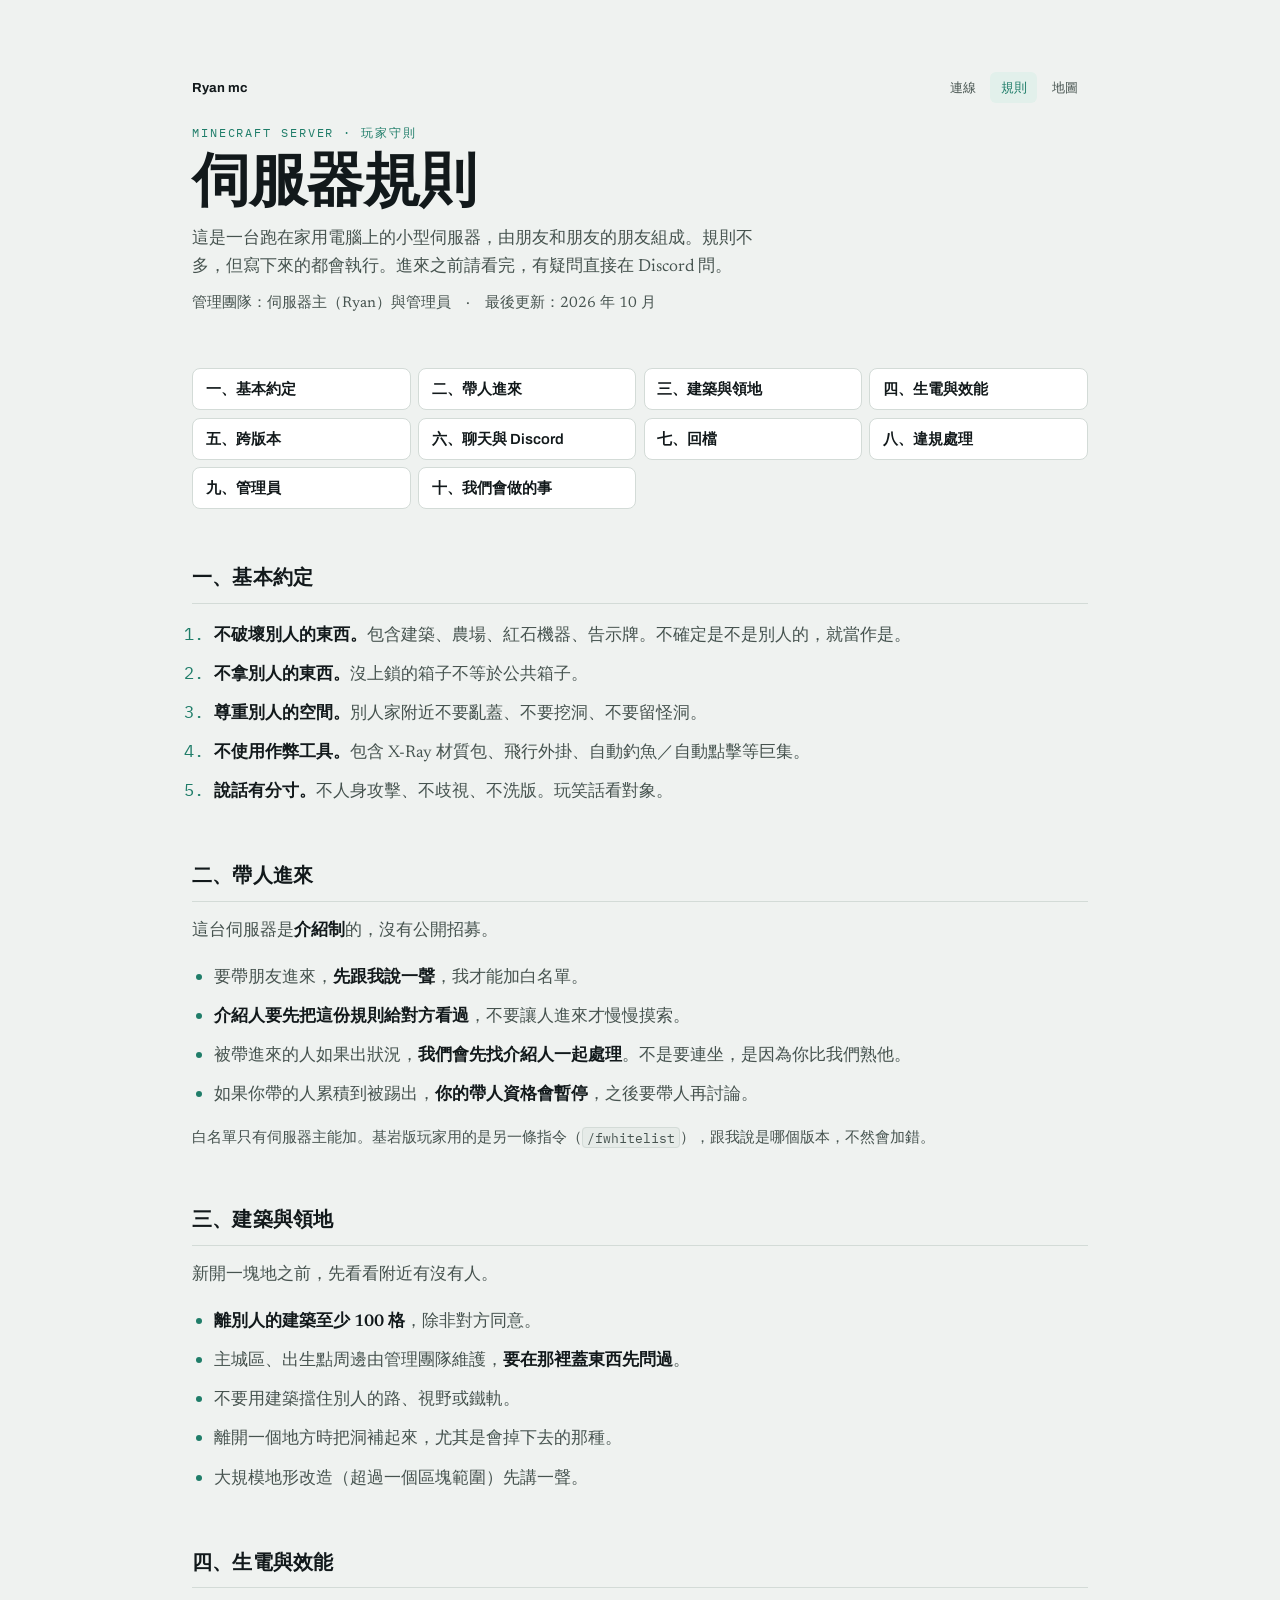
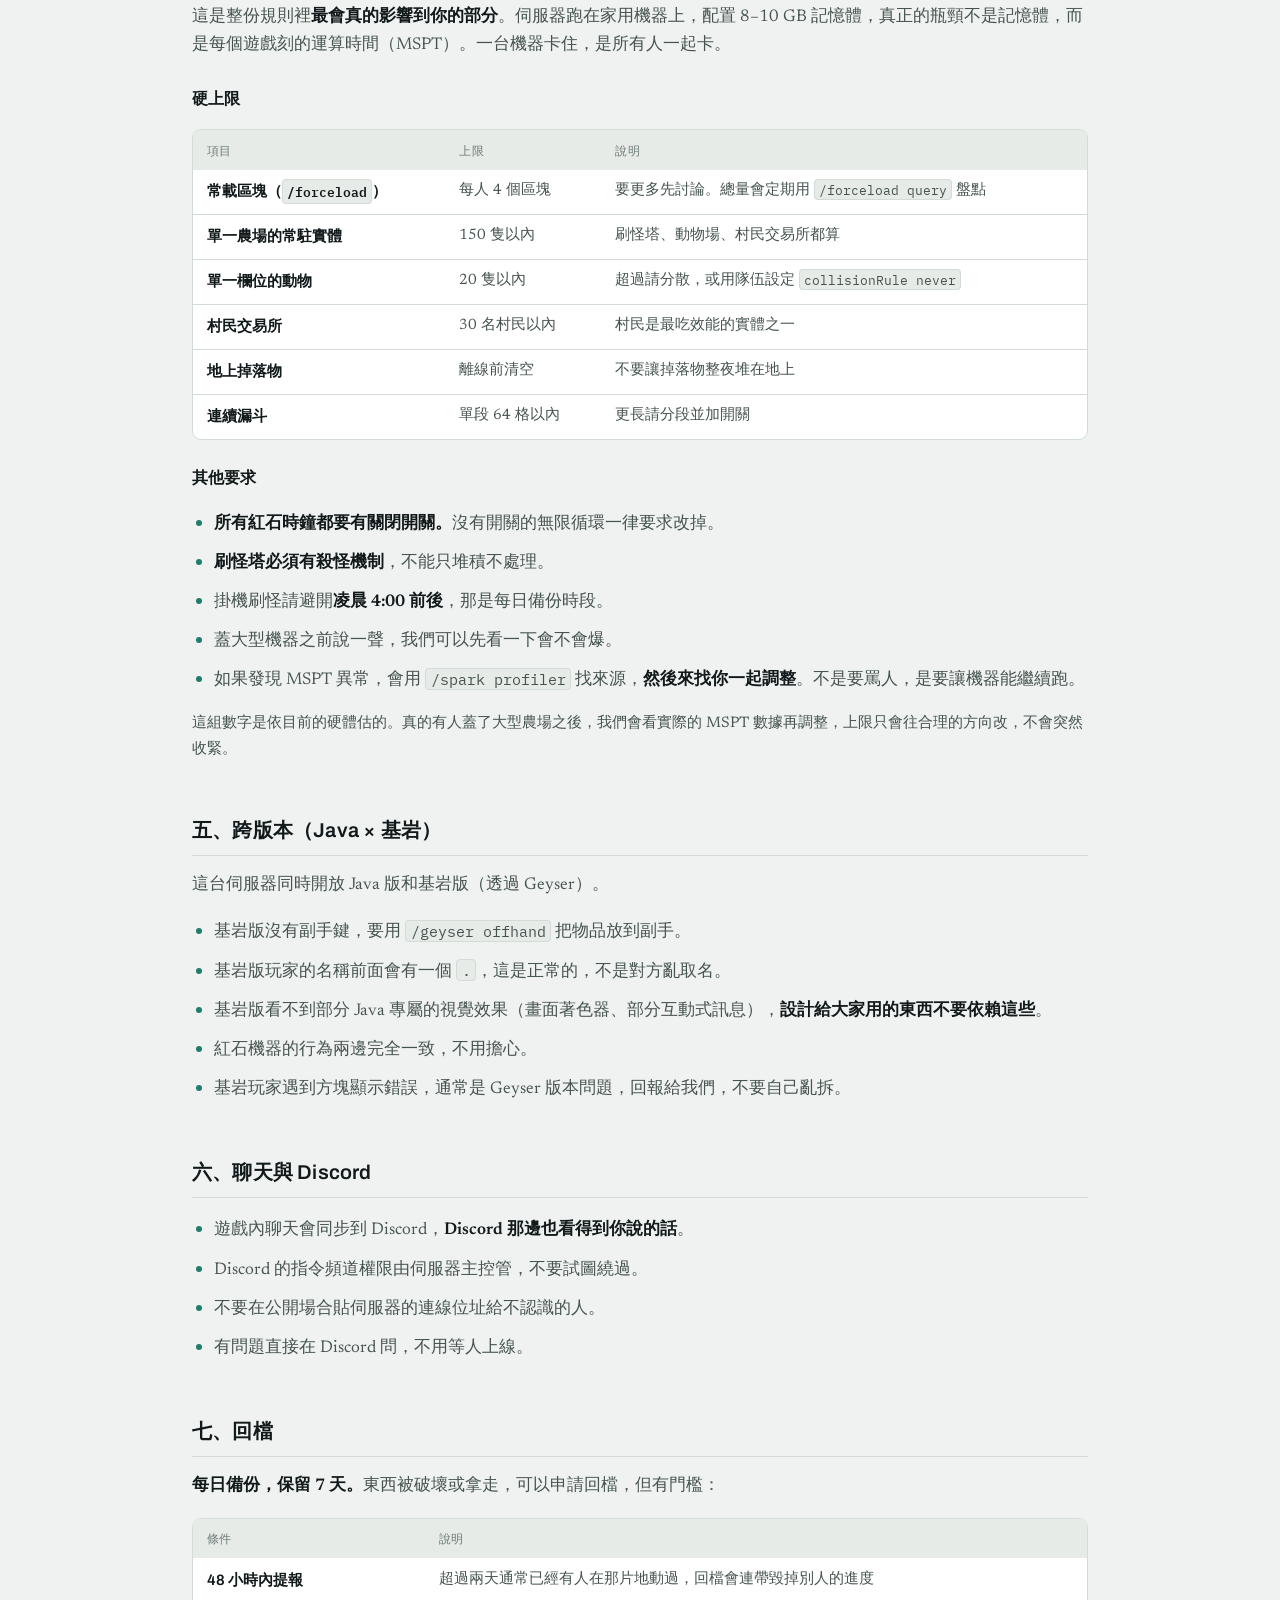
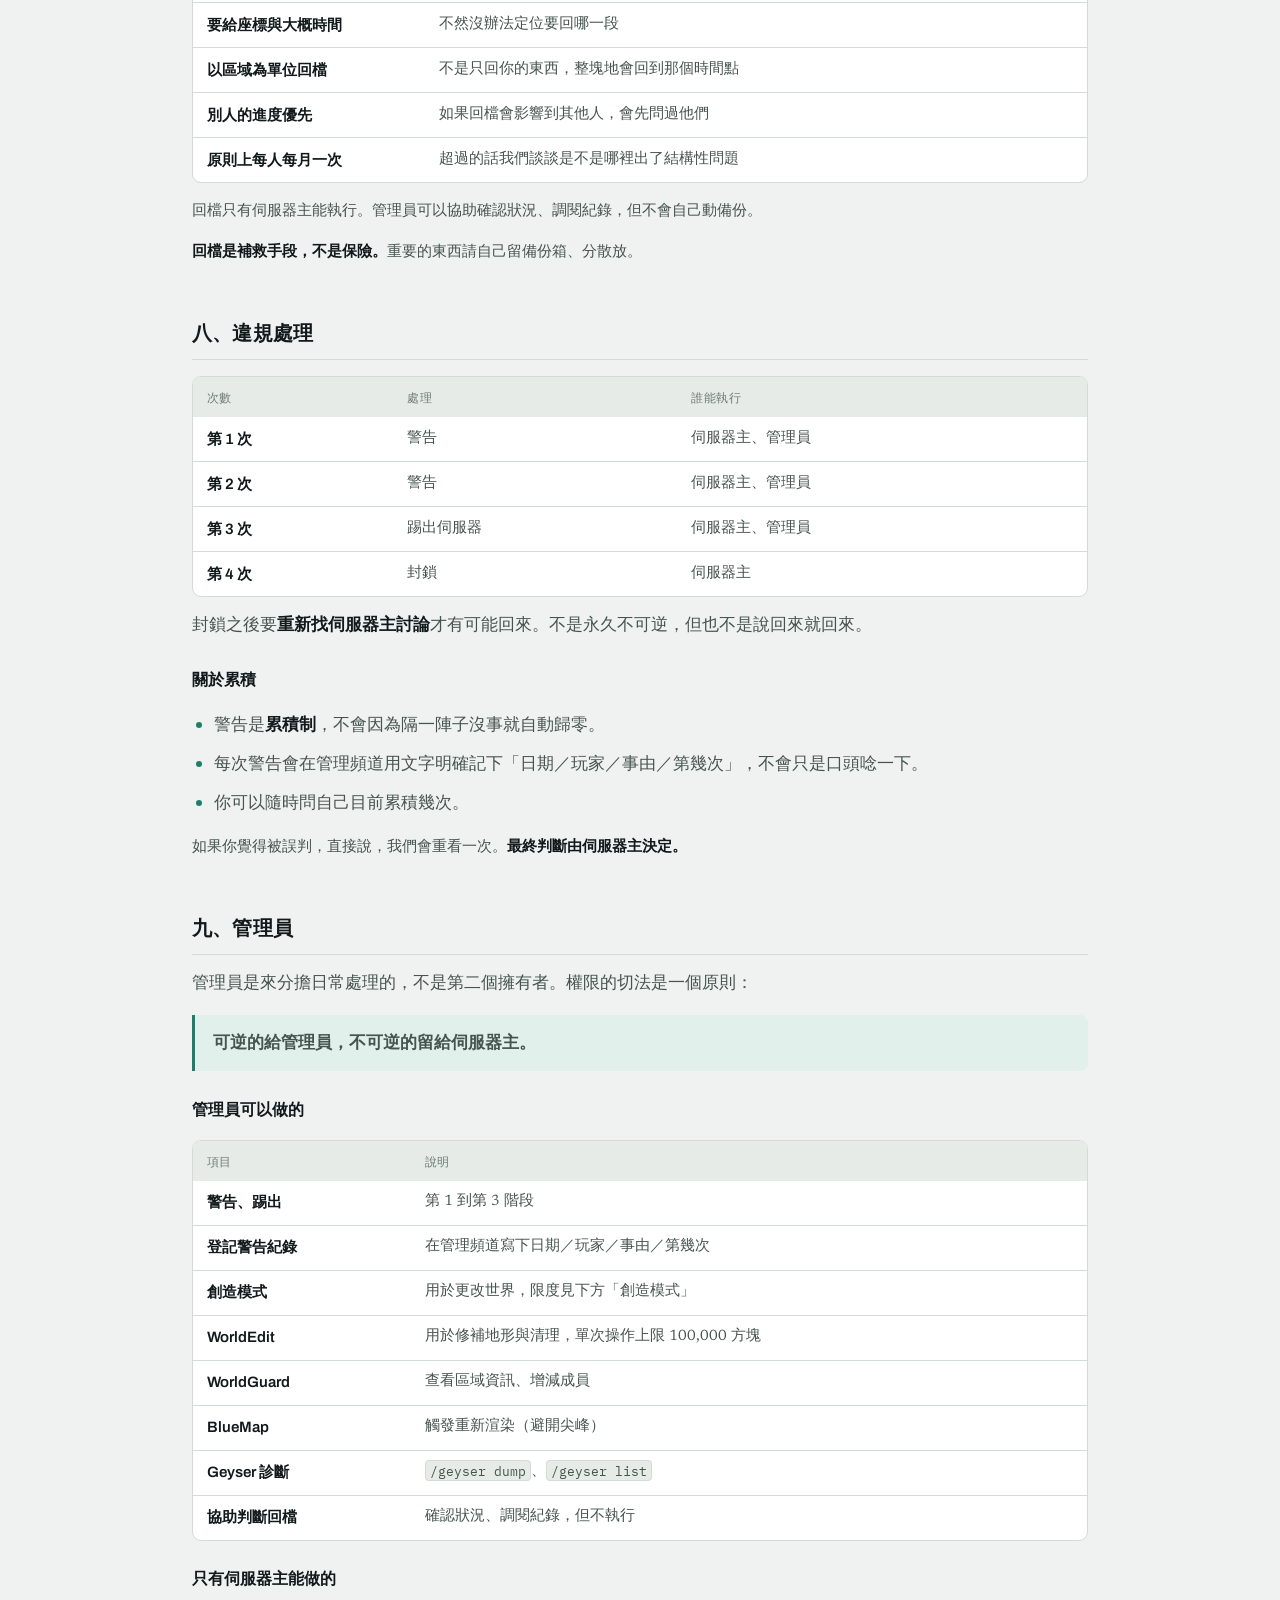
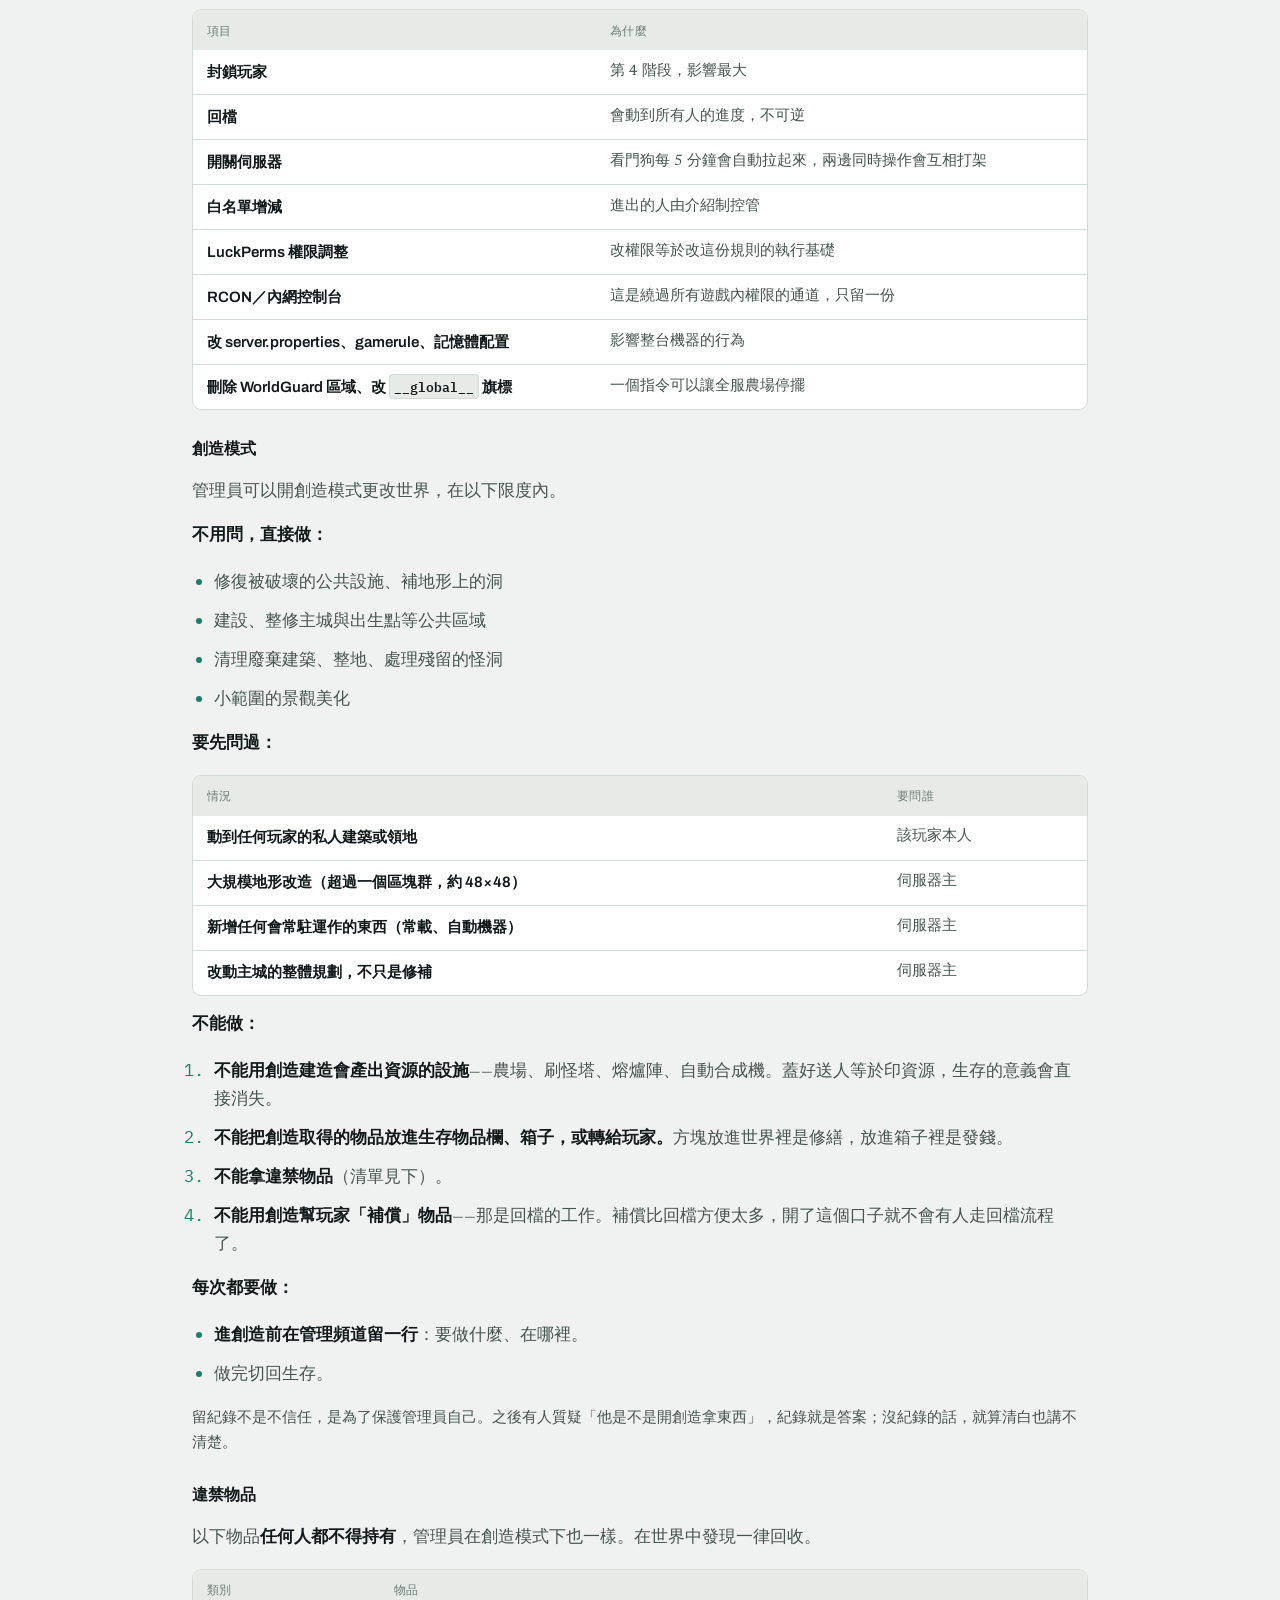
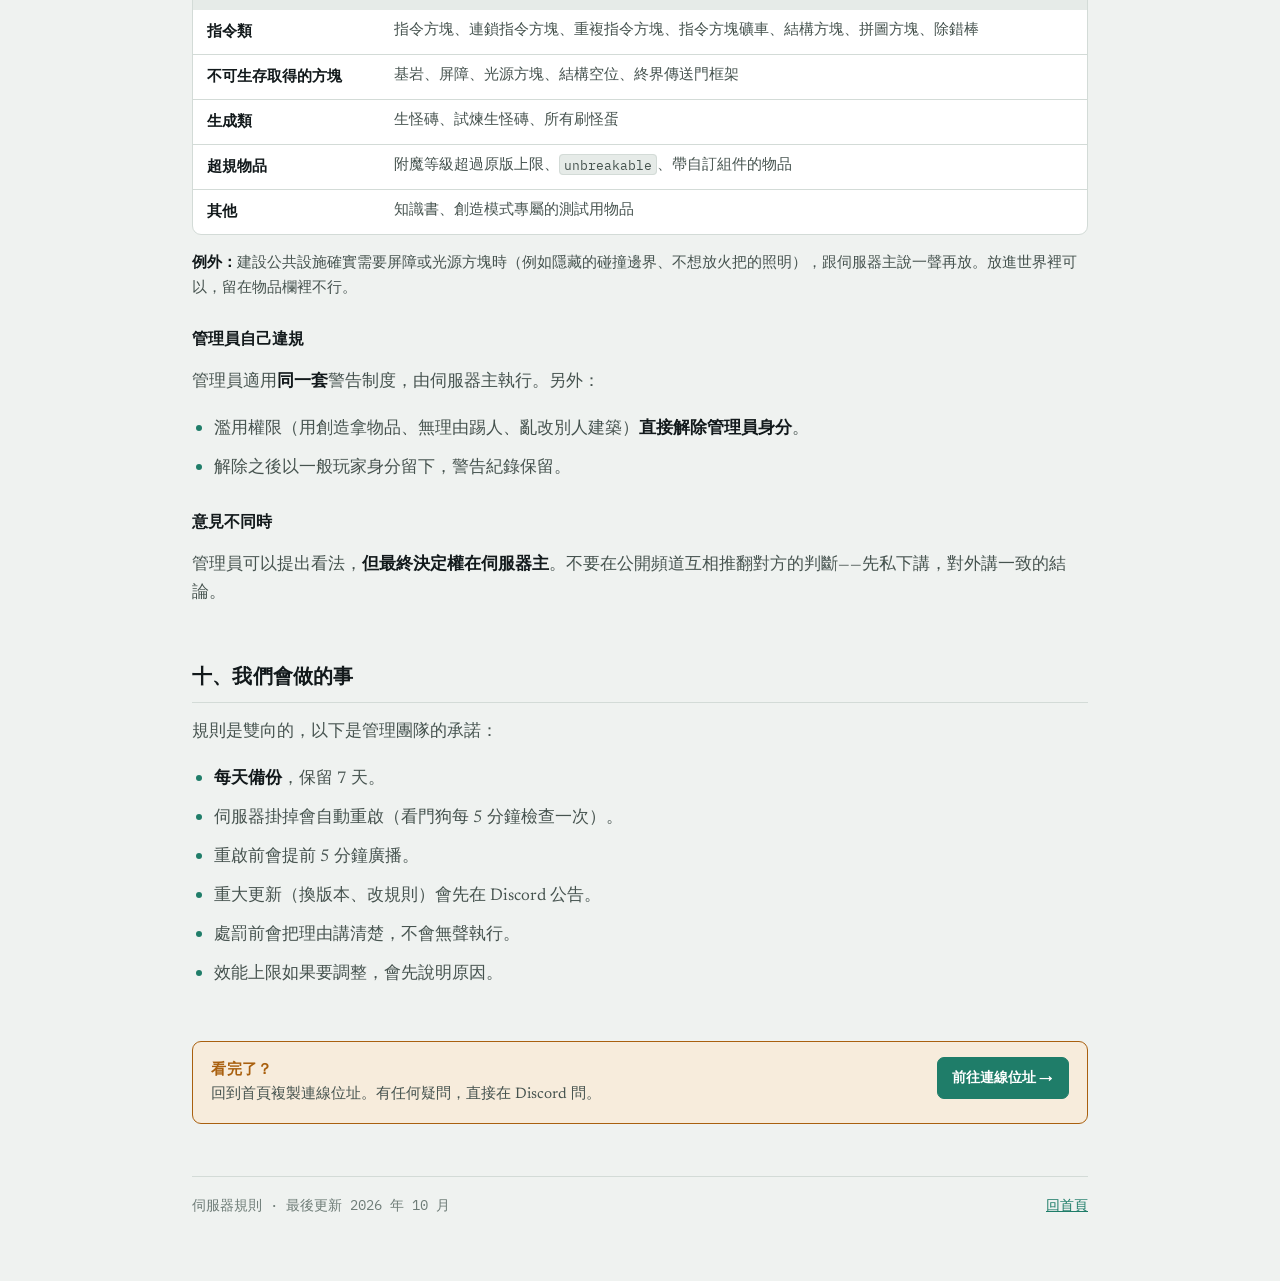
==== rules.html @ 9101ac3e "Add the server rules page rules.html carries the public player rules (sections 1-10, including the s" ====
<!DOCTYPE html>
<html lang="zh-Hant">
<head>
<meta charset="utf-8">
<meta name="viewport" content="width=device-width, initial-scale=1">
<title>伺服器規則 · Ryan mc</title>
<meta name="description" content="Ryan mc Minecraft 伺服器的玩家守則：基本約定、帶人進來、建築與領地、生電與效能、回檔、違規處理。進來之前請看完。">
<meta name="theme-color" content="#1F7D69">
<meta property="og:type" content="article">
<meta property="og:title" content="伺服器規則 · Ryan mc">
<meta property="og:description" content="規則不多，但寫下來的都會執行。進來之前請看完。">
<meta property="og:url" content="https://ryanchiu623-wq.github.io/ryan-mc/rules.html">
<link rel="icon" href="data:image/svg+xml,%3Csvg xmlns='http://www.w3.org/2000/svg' viewBox='0 0 16 16'%3E%3Crect width='16' height='16' rx='3' fill='%231F7D69'/%3E%3Crect x='3' y='3' width='4' height='4' fill='%23E2F0EB'/%3E%3Crect x='9' y='3' width='4' height='4' fill='%23E2F0EB'/%3E%3Crect x='6' y='8' width='4' height='5' fill='%23E2F0EB'/%3E%3C/svg%3E">
<link rel="preconnect" href="https://fonts.googleapis.com">
<link rel="preconnect" href="https://fonts.gstatic.com" crossorigin>
<link rel="stylesheet" href="https://fonts.googleapis.com/css2?family=Archivo:wght@500;600;700&family=IBM+Plex+Mono:wght@400;500&family=Newsreader:opsz,wght@6..72,400;6..72,500&display=swap">
<link rel="stylesheet" href="style.css">
</head>
<body>

<div class="page">

  <div class="topnav">
    <a class="brand" href="./">Ryan mc</a>
    <nav aria-label="網站導覽">
      <a href="./">連線</a>
      <a href="rules.html" aria-current="page">規則</a>
      <a href="https://map.ryanchiu623.dpdns.org" target="_blank" rel="noopener">地圖</a>
    </nav>
  </div>

  <header class="masthead">
    <p class="eyebrow">Minecraft Server · 玩家守則</p>
    <h1>伺服器規則</h1>
    <p class="lede">這是一台跑在家用電腦上的小型伺服器，由朋友和朋友的朋友組成。規則不多，但寫下來的都會執行。進來之前請看完，有疑問直接在 Discord 問。</p>
    <p class="note">管理團隊：伺服器主（Ryan）與管理員　·　最後更新：2026 年 10 月</p>
  </header>

  <nav aria-label="規則目錄">
    <ol class="toc">
      <li><a href="#basics">一、基本約定</a></li>
      <li><a href="#invite">二、帶人進來</a></li>
      <li><a href="#build">三、建築與領地</a></li>
      <li><a href="#tech">四、生電與效能</a></li>
      <li><a href="#crossplay">五、跨版本</a></li>
      <li><a href="#chat">六、聊天與 Discord</a></li>
      <li><a href="#rollback">七、回檔</a></li>
      <li><a href="#penalty">八、違規處理</a></li>
      <li><a href="#staff">九、管理員</a></li>
      <li><a href="#promise">十、我們會做的事</a></li>
    </ol>
  </nav>

  <!-- 一 -->
  <section class="section rules-section" id="basics" aria-labelledby="h-basics">
    <h2 id="h-basics">一、基本約定</h2>
    <ol class="rule-list">
      <li><strong>不破壞別人的東西。</strong>包含建築、農場、紅石機器、告示牌。不確定是不是別人的，就當作是。</li>
      <li><strong>不拿別人的東西。</strong>沒上鎖的箱子不等於公共箱子。</li>
      <li><strong>尊重別人的空間。</strong>別人家附近不要亂蓋、不要挖洞、不要留怪洞。</li>
      <li><strong>不使用作弊工具。</strong>包含 X-Ray 材質包、飛行外掛、自動釣魚／自動點擊等巨集。</li>
      <li><strong>說話有分寸。</strong>不人身攻擊、不歧視、不洗版。玩笑話看對象。</li>
    </ol>
  </section>

  <!-- 二 -->
  <section class="section rules-section" id="invite" aria-labelledby="h-invite">
    <h2 id="h-invite">二、帶人進來</h2>
    <p>這台伺服器是<strong>介紹制</strong>的，沒有公開招募。</p>
    <ul class="rule-list">
      <li>要帶朋友進來，<strong>先跟我說一聲</strong>，我才能加白名單。</li>
      <li><strong>介紹人要先把這份規則給對方看過</strong>，不要讓人進來才慢慢摸索。</li>
      <li>被帶進來的人如果出狀況，<strong>我們會先找介紹人一起處理</strong>。不是要連坐，是因為你比我們熟他。</li>
      <li>如果你帶的人累積到被踢出，<strong>你的帶人資格會暫停</strong>，之後要帶人再討論。</li>
    </ul>
    <p class="note">白名單只有伺服器主能加。基岩版玩家用的是另一條指令（<code>/fwhitelist</code>），跟我說是哪個版本，不然會加錯。</p>
  </section>

  <!-- 三 -->
  <section class="section rules-section" id="build" aria-labelledby="h-build">
    <h2 id="h-build">三、建築與領地</h2>
    <p>新開一塊地之前，先看看附近有沒有人。</p>
    <ul class="rule-list">
      <li><strong>離別人的建築至少 100 格</strong>，除非對方同意。</li>
      <li>主城區、出生點周邊由管理團隊維護，<strong>要在那裡蓋東西先問過</strong>。</li>
      <li>不要用建築擋住別人的路、視野或鐵軌。</li>
      <li>離開一個地方時把洞補起來，尤其是會掉下去的那種。</li>
      <li>大規模地形改造（超過一個區塊範圍）先講一聲。</li>
    </ul>
  </section>

  <!-- 四 -->
  <section class="section rules-section" id="tech" aria-labelledby="h-tech">
    <h2 id="h-tech">四、生電與效能</h2>
    <p>這是整份規則裡<strong>最會真的影響到你的部分</strong>。伺服器跑在家用機器上，配置 8–10 GB 記憶體，真正的瓶頸不是記憶體，而是每個遊戲刻的運算時間（MSPT）。一台機器卡住，是所有人一起卡。</p>

    <h3>硬上限</h3>
    <div class="grid-table-wrap">
      <table class="grid-table">
        <thead><tr><th>項目</th><th>上限</th><th>說明</th></tr></thead>
        <tbody>
          <tr><th>常載區塊（<code>/forceload</code>）</th><td>每人 4 個區塊</td><td>要更多先討論。總量會定期用 <code>/forceload query</code> 盤點</td></tr>
          <tr><th>單一農場的常駐實體</th><td>150 隻以內</td><td>刷怪塔、動物場、村民交易所都算</td></tr>
          <tr><th>單一欄位的動物</th><td>20 隻以內</td><td>超過請分散，或用隊伍設定 <code>collisionRule never</code></td></tr>
          <tr><th>村民交易所</th><td>30 名村民以內</td><td>村民是最吃效能的實體之一</td></tr>
          <tr><th>地上掉落物</th><td>離線前清空</td><td>不要讓掉落物整夜堆在地上</td></tr>
          <tr><th>連續漏斗</th><td>單段 64 格以內</td><td>更長請分段並加開關</td></tr>
        </tbody>
      </table>
    </div>

    <h3>其他要求</h3>
    <ul class="rule-list">
      <li><strong>所有紅石時鐘都要有關閉開關。</strong>沒有開關的無限循環一律要求改掉。</li>
      <li><strong>刷怪塔必須有殺怪機制</strong>，不能只堆積不處理。</li>
      <li>掛機刷怪請避開<strong>凌晨 4:00 前後</strong>，那是每日備份時段。</li>
      <li>蓋大型機器之前說一聲，我們可以先看一下會不會爆。</li>
      <li>如果發現 MSPT 異常，會用 <code>/spark profiler</code> 找來源，<strong>然後來找你一起調整</strong>。不是要罵人，是要讓機器能繼續跑。</li>
    </ul>
    <p class="note">這組數字是依目前的硬體估的。真的有人蓋了大型農場之後，我們會看實際的 MSPT 數據再調整，上限只會往合理的方向改，不會突然收緊。</p>
  </section>

  <!-- 五 -->
  <section class="section rules-section" id="crossplay" aria-labelledby="h-crossplay">
    <h2 id="h-crossplay">五、跨版本（Java × 基岩）</h2>
    <p>這台伺服器同時開放 Java 版和基岩版（透過 Geyser）。</p>
    <ul class="rule-list">
      <li>基岩版沒有副手鍵，要用 <code>/geyser offhand</code> 把物品放到副手。</li>
      <li>基岩版玩家的名稱前面會有一個 <code>.</code>，這是正常的，不是對方亂取名。</li>
      <li>基岩版看不到部分 Java 專屬的視覺效果（畫面著色器、部分互動式訊息），<strong>設計給大家用的東西不要依賴這些</strong>。</li>
      <li>紅石機器的行為兩邊完全一致，不用擔心。</li>
      <li>基岩玩家遇到方塊顯示錯誤，通常是 Geyser 版本問題，回報給我們，不要自己亂拆。</li>
    </ul>
  </section>

  <!-- 六 -->
  <section class="section rules-section" id="chat" aria-labelledby="h-chat">
    <h2 id="h-chat">六、聊天與 Discord</h2>
    <ul class="rule-list">
      <li>遊戲內聊天會同步到 Discord，<strong>Discord 那邊也看得到你說的話</strong>。</li>
      <li>Discord 的指令頻道權限由伺服器主控管，不要試圖繞過。</li>
      <li>不要在公開場合貼伺服器的連線位址給不認識的人。</li>
      <li>有問題直接在 Discord 問，不用等人上線。</li>
    </ul>
  </section>

  <!-- 七 -->
  <section class="section rules-section" id="rollback" aria-labelledby="h-rollback">
    <h2 id="h-rollback">七、回檔</h2>
    <p><strong>每日備份，保留 7 天。</strong>東西被破壞或拿走，可以申請回檔，但有門檻：</p>
    <div class="grid-table-wrap">
      <table class="grid-table">
        <thead><tr><th>條件</th><th>說明</th></tr></thead>
        <tbody>
          <tr><th>48 小時內提報</th><td>超過兩天通常已經有人在那片地動過，回檔會連帶毀掉別人的進度</td></tr>
          <tr><th>要給座標與大概時間</th><td>不然沒辦法定位要回哪一段</td></tr>
          <tr><th>以區域為單位回檔</th><td>不是只回你的東西，整塊地會回到那個時間點</td></tr>
          <tr><th>別人的進度優先</th><td>如果回檔會影響到其他人，會先問過他們</td></tr>
          <tr><th>原則上每人每月一次</th><td>超過的話我們談談是不是哪裡出了結構性問題</td></tr>
        </tbody>
      </table>
    </div>
    <p class="note">回檔只有伺服器主能執行。管理員可以協助確認狀況、調閱紀錄，但不會自己動備份。</p>
    <p class="note"><strong>回檔是補救手段，不是保險。</strong>重要的東西請自己留備份箱、分散放。</p>
  </section>

  <!-- 八 -->
  <section class="section rules-section" id="penalty" aria-labelledby="h-penalty">
    <h2 id="h-penalty">八、違規處理</h2>
    <div class="grid-table-wrap">
      <table class="grid-table">
        <thead><tr><th>次數</th><th>處理</th><th>誰能執行</th></tr></thead>
        <tbody>
          <tr><th>第 1 次</th><td>警告</td><td>伺服器主、管理員</td></tr>
          <tr><th>第 2 次</th><td>警告</td><td>伺服器主、管理員</td></tr>
          <tr><th>第 3 次</th><td>踢出伺服器</td><td>伺服器主、管理員</td></tr>
          <tr><th>第 4 次</th><td>封鎖</td><td>伺服器主</td></tr>
        </tbody>
      </table>
    </div>
    <p>封鎖之後要<strong>重新找伺服器主討論</strong>才有可能回來。不是永久不可逆，但也不是說回來就回來。</p>

    <h3>關於累積</h3>
    <ul class="rule-list">
      <li>警告是<strong>累積制</strong>，不會因為隔一陣子沒事就自動歸零。</li>
      <li>每次警告會在管理頻道用文字明確記下「日期／玩家／事由／第幾次」，不會只是口頭唸一下。</li>
      <li>你可以隨時問自己目前累積幾次。</li>
    </ul>
    <p class="note">如果你覺得被誤判，直接說，我們會重看一次。<strong>最終判斷由伺服器主決定。</strong></p>
  </section>

  <!-- 九 -->
  <section class="section rules-section" id="staff" aria-labelledby="h-staff">
    <h2 id="h-staff">九、管理員</h2>
    <p>管理員是來分擔日常處理的，不是第二個擁有者。權限的切法是一個原則：</p>
    <p class="principle">可逆的給管理員，不可逆的留給伺服器主。</p>

    <h3>管理員可以做的</h3>
    <div class="grid-table-wrap">
      <table class="grid-table">
        <thead><tr><th>項目</th><th>說明</th></tr></thead>
        <tbody>
          <tr><th>警告、踢出</th><td>第 1 到第 3 階段</td></tr>
          <tr><th>登記警告紀錄</th><td>在管理頻道寫下日期／玩家／事由／第幾次</td></tr>
          <tr><th>創造模式</th><td>用於更改世界，限度見下方「創造模式」</td></tr>
          <tr><th>WorldEdit</th><td>用於修補地形與清理，單次操作上限 100,000 方塊</td></tr>
          <tr><th>WorldGuard</th><td>查看區域資訊、增減成員</td></tr>
          <tr><th>BlueMap</th><td>觸發重新渲染（避開尖峰）</td></tr>
          <tr><th>Geyser 診斷</th><td><code>/geyser dump</code>、<code>/geyser list</code></td></tr>
          <tr><th>協助判斷回檔</th><td>確認狀況、調閱紀錄，但不執行</td></tr>
        </tbody>
      </table>
    </div>

    <h3>只有伺服器主能做的</h3>
    <div class="grid-table-wrap">
      <table class="grid-table">
        <thead><tr><th>項目</th><th>為什麼</th></tr></thead>
        <tbody>
          <tr><th>封鎖玩家</th><td>第 4 階段，影響最大</td></tr>
          <tr><th>回檔</th><td>會動到所有人的進度，不可逆</td></tr>
          <tr><th>開關伺服器</th><td>看門狗每 5 分鐘會自動拉起來，兩邊同時操作會互相打架</td></tr>
          <tr><th>白名單增減</th><td>進出的人由介紹制控管</td></tr>
          <tr><th>LuckPerms 權限調整</th><td>改權限等於改這份規則的執行基礎</td></tr>
          <tr><th>RCON／內網控制台</th><td>這是繞過所有遊戲內權限的通道，只留一份</td></tr>
          <tr><th>改 server.properties、gamerule、記憶體配置</th><td>影響整台機器的行為</td></tr>
          <tr><th>刪除 WorldGuard 區域、改 <code>__global__</code> 旗標</th><td>一個指令可以讓全服農場停擺</td></tr>
        </tbody>
      </table>
    </div>

    <h3>創造模式</h3>
    <p>管理員可以開創造模式更改世界，在以下限度內。</p>
    <p><strong>不用問，直接做：</strong></p>
    <ul class="rule-list">
      <li>修復被破壞的公共設施、補地形上的洞</li>
      <li>建設、整修主城與出生點等公共區域</li>
      <li>清理廢棄建築、整地、處理殘留的怪洞</li>
      <li>小範圍的景觀美化</li>
    </ul>
    <p><strong>要先問過：</strong></p>
    <div class="grid-table-wrap">
      <table class="grid-table">
        <thead><tr><th>情況</th><th>要問誰</th></tr></thead>
        <tbody>
          <tr><th>動到任何玩家的私人建築或領地</th><td>該玩家本人</td></tr>
          <tr><th>大規模地形改造（超過一個區塊群，約 48×48）</th><td>伺服器主</td></tr>
          <tr><th>新增任何會常駐運作的東西（常載、自動機器）</th><td>伺服器主</td></tr>
          <tr><th>改動主城的整體規劃，不只是修補</th><td>伺服器主</td></tr>
        </tbody>
      </table>
    </div>
    <p><strong>不能做：</strong></p>
    <ol class="rule-list">
      <li><strong>不能用創造建造會產出資源的設施</strong>——農場、刷怪塔、熔爐陣、自動合成機。蓋好送人等於印資源，生存的意義會直接消失。</li>
      <li><strong>不能把創造取得的物品放進生存物品欄、箱子，或轉給玩家。</strong>方塊放進世界裡是修繕，放進箱子裡是發錢。</li>
      <li><strong>不能拿違禁物品</strong>（清單見下）。</li>
      <li><strong>不能用創造幫玩家「補償」物品</strong>——那是回檔的工作。補償比回檔方便太多，開了這個口子就不會有人走回檔流程了。</li>
    </ol>
    <p><strong>每次都要做：</strong></p>
    <ul class="rule-list">
      <li><strong>進創造前在管理頻道留一行</strong>：要做什麼、在哪裡。</li>
      <li>做完切回生存。</li>
    </ul>
    <p class="note">留紀錄不是不信任，是為了保護管理員自己。之後有人質疑「他是不是開創造拿東西」，紀錄就是答案；沒紀錄的話，就算清白也講不清楚。</p>

    <h3>違禁物品</h3>
    <p>以下物品<strong>任何人都不得持有</strong>，管理員在創造模式下也一樣。在世界中發現一律回收。</p>
    <div class="grid-table-wrap">
      <table class="grid-table">
        <thead><tr><th>類別</th><th>物品</th></tr></thead>
        <tbody>
          <tr><th>指令類</th><td>指令方塊、連鎖指令方塊、重複指令方塊、指令方塊礦車、結構方塊、拼圖方塊、除錯棒</td></tr>
          <tr><th>不可生存取得的方塊</th><td>基岩、屏障、光源方塊、結構空位、終界傳送門框架</td></tr>
          <tr><th>生成類</th><td>生怪磚、試煉生怪磚、所有刷怪蛋</td></tr>
          <tr><th>超規物品</th><td>附魔等級超過原版上限、<code>unbreakable</code>、帶自訂組件的物品</td></tr>
          <tr><th>其他</th><td>知識書、創造模式專屬的測試用物品</td></tr>
        </tbody>
      </table>
    </div>
    <p class="note"><strong>例外：</strong>建設公共設施確實需要屏障或光源方塊時（例如隱藏的碰撞邊界、不想放火把的照明），跟伺服器主說一聲再放。放進世界裡可以，留在物品欄裡不行。</p>

    <h3>管理員自己違規</h3>
    <p>管理員適用<strong>同一套</strong>警告制度，由伺服器主執行。另外：</p>
    <ul class="rule-list">
      <li>濫用權限（用創造拿物品、無理由踢人、亂改別人建築）<strong>直接解除管理員身分</strong>。</li>
      <li>解除之後以一般玩家身分留下，警告紀錄保留。</li>
    </ul>

    <h3>意見不同時</h3>
    <p>管理員可以提出看法，<strong>但最終決定權在伺服器主</strong>。不要在公開頻道互相推翻對方的判斷——先私下講，對外講一致的結論。</p>
  </section>

  <!-- 十 -->
  <section class="section rules-section" id="promise" aria-labelledby="h-promise">
    <h2 id="h-promise">十、我們會做的事</h2>
    <p>規則是雙向的，以下是管理團隊的承諾：</p>
    <ul class="rule-list">
      <li><strong>每天備份</strong>，保留 7 天。</li>
      <li>伺服器掛掉會自動重啟（看門狗每 5 分鐘檢查一次）。</li>
      <li>重啟前會提前 5 分鐘廣播。</li>
      <li>重大更新（換版本、改規則）會先在 Discord 公告。</li>
      <li>處罰前會把理由講清楚，不會無聲執行。</li>
      <li>效能上限如果要調整，會先說明原因。</li>
    </ul>
  </section>

  <div class="callout rules-cta">
    <div>
      <h3>看完了？</h3>
      <p>回到首頁複製連線位址。有任何疑問，直接在 Discord 問。</p>
    </div>
    <a class="button" href="./">前往連線位址 →</a>
  </div>

  <footer>
    <span>伺服器規則 · 最後更新 2026 年 10 月</span>
    <a href="./">回首頁</a>
  </footer>

</div>

</body>
</html>
---- style.css ----
/* Light: cool paper with a green-grey bias, oxidised-copper accent.
     Every colour lives here so both themes stay one consistent set. */
  :root {
    --ground:       #EFF2F0;
    --surface:      #FFFFFF;
    --surface-sunk: #E6EBE8;
    --line:         #D3DBD7;
    --line-strong:  #B9C4BF;
    --ink:          #12191B;
    --ink-soft:     #46534F;
    --ink-faint:    #6E7C77;
    --accent:       #1F7D69;
    --accent-ink:   #FFFFFF;
    --accent-soft:  #E2F0EB;
    --ok:           #1F7D69;
    --down:         #A8412F;
    --down-soft:    #F6E3DF;
    --warn:         #A9600F;
    --warn-soft:    #F7ECDC;
    --shadow:       0 1px 2px rgba(18, 25, 27, .06), 0 8px 24px -16px rgba(18, 25, 27, .28);

    --font-display: "Archivo", "Noto Sans TC", "Microsoft JhengHei", "PingFang TC", sans-serif;
    --font-body:    "Newsreader", "Noto Sans TC", "Microsoft JhengHei", "PingFang TC", Georgia, serif;
    --font-mono:    "IBM Plex Mono", "Noto Sans TC", "Microsoft JhengHei", ui-monospace, Consolas, monospace;
  }

  /* Dark: deepslate. Guarded so an explicit light choice still wins. */
  @media (prefers-color-scheme: dark) {
    :root:not([data-theme="light"]) {
      --ground:       #0E1417;
      --surface:      #161F22;
      --surface-sunk: #111A1D;
      --line:         #26343A;
      --line-strong:  #37484E;
      --ink:          #E7EEEB;
      --ink-soft:     #A9B8B4;
      --ink-faint:    #7C8C88;
      --accent:       #56C5A6;
      --accent-ink:   #0E1417;
      --accent-soft:  #14302B;
      --ok:           #56C5A6;
      --down:         #E28A77;
      --down-soft:    #33201C;
      --warn:         #DFA05A;
      --warn-soft:    #2E2418;
      --shadow:       0 1px 2px rgba(0, 0, 0, .4), 0 10px 30px -18px rgba(0, 0, 0, .8);
    }
  }
  :root[data-theme="dark"] {
    --ground:       #0E1417;
    --surface:      #161F22;
    --surface-sunk: #111A1D;
    --line:         #26343A;
    --line-strong:  #37484E;
    --ink:          #E7EEEB;
    --ink-soft:     #A9B8B4;
    --ink-faint:    #7C8C88;
    --accent:       #56C5A6;
    --accent-ink:   #0E1417;
    --accent-soft:  #14302B;
    --ok:           #56C5A6;
    --down:         #E28A77;
    --down-soft:    #33201C;
    --warn:         #DFA05A;
    --warn-soft:    #2E2418;
    --shadow:       0 1px 2px rgba(0, 0, 0, .4), 0 10px 30px -18px rgba(0, 0, 0, .8);
  }

  * { box-sizing: border-box; }

  body {
    margin: 0;
    background: var(--ground);
    color: var(--ink);
    font-family: var(--font-body);
    font-size: 17px;
    line-height: 1.65;
    -webkit-font-smoothing: antialiased;
  }

  a { color: var(--accent); }

  .page {
    max-width: 60rem;
    margin: 0 auto;
    padding: clamp(2rem, 6vw, 4.5rem) clamp(1rem, 4vw, 2rem) 4rem;
    display: flex;
    flex-direction: column;
    gap: clamp(2rem, 5vw, 3.25rem);
  }

  /* ---- masthead ---- */
  .masthead { display: flex; flex-direction: column; gap: .55rem; }

  .eyebrow {
    margin: 0;
    font-family: var(--font-mono);
    font-size: .74rem;
    letter-spacing: .16em;
    text-transform: uppercase;
    color: var(--accent);
  }

  h1 {
    margin: 0;
    font-family: var(--font-display);
    font-weight: 700;
    font-size: clamp(2.4rem, 7vw, 3.6rem);
    letter-spacing: -.02em;
    line-height: 1.02;
    text-wrap: balance;
  }

  .lede {
    margin: .35rem 0 0;
    max-width: 34em;
    font-size: 1.09rem;
    color: var(--ink-soft);
  }

  /* ---- live status ---- */
  .status {
    align-self: flex-start;
    display: inline-flex;
    align-items: center;
    flex-wrap: wrap;
    gap: .45rem .9rem;
    margin-top: .6rem;
    padding: .5rem .95rem .5rem .8rem;
    border-radius: 999px;
    border: 1px solid var(--line);
    background: var(--surface);
    box-shadow: var(--shadow);
    font-family: var(--font-mono);
    font-size: .85rem;
    color: var(--ink-soft);
  }
  .status-main { display: inline-flex; align-items: center; gap: .5rem; font-weight: 500; color: var(--ink); }
  .dot { width: .6rem; height: .6rem; border-radius: 50%; background: var(--ink-faint); flex: none; }
  .status[data-state="up"] .dot { background: var(--ok); box-shadow: 0 0 0 .22rem var(--accent-soft); }
  .status[data-state="down"] .dot { background: var(--down); box-shadow: 0 0 0 .22rem var(--down-soft); }
  .status-meta { color: var(--ink-faint); }

  /* ---- section scaffolding ---- */
  .section { display: flex; flex-direction: column; gap: 1rem; }

  .section > h2 {
    margin: 0;
    font-family: var(--font-display);
    font-weight: 600;
    font-size: 1.02rem;
    letter-spacing: .01em;
    color: var(--ink-faint);
    padding-bottom: .55rem;
    border-bottom: 1px solid var(--line);
  }

  /* ---- edition cards ---- */
  .editions {
    display: grid;
    grid-template-columns: repeat(auto-fit, minmax(min(100%, 17rem), 1fr));
    gap: 1rem;
  }

  .card {
    background: var(--surface);
    border: 1px solid var(--line);
    border-radius: 10px;
    padding: 1.4rem 1.4rem 1.5rem;
    box-shadow: var(--shadow);
    display: flex;
    flex-direction: column;
    gap: .9rem;
    min-width: 0;
  }

  .card-head { display: flex; align-items: baseline; justify-content: space-between; gap: .75rem; flex-wrap: wrap; }

  .card h3 {
    margin: 0;
    font-family: var(--font-display);
    font-weight: 700;
    font-size: 1.4rem;
    letter-spacing: -.01em;
  }
  .card h3 small {
    font-family: var(--font-body);
    font-weight: 400;
    font-size: .9rem;
    color: var(--ink-faint);
    margin-left: .35rem;
  }

  .tag {
    font-family: var(--font-mono);
    font-size: .7rem;
    letter-spacing: .08em;
    padding: .2rem .5rem;
    border-radius: 4px;
    background: var(--accent-soft);
    color: var(--accent);
    white-space: nowrap;
  }

  .field { display: flex; flex-direction: column; gap: .3rem; }

  .field-label {
    font-family: var(--font-mono);
    font-size: .72rem;
    letter-spacing: .1em;
    color: var(--ink-faint);
  }

  .copy-row { display: flex; gap: .5rem; align-items: stretch; }

  .value {
    flex: 1;
    min-width: 0;
    font-family: var(--font-mono);
    font-size: .96rem;
    background: var(--surface-sunk);
    border: 1px solid var(--line);
    border-radius: 7px;
    padding: .55rem .7rem;
    overflow-x: auto;
    white-space: nowrap;
    display: flex;
    align-items: center;
  }

  .copy, .button {
    flex: none;
    font-family: var(--font-display);
    font-size: .85rem;
    font-weight: 600;
    color: var(--accent-ink);
    background: var(--accent);
    border: 1px solid var(--accent);
    border-radius: 7px;
    padding: .55rem .9rem;
    cursor: pointer;
    text-decoration: none;
    transition: opacity .15s ease;
  }
  .copy:hover, .button:hover { opacity: .85; }
  .copy:focus-visible, .button:focus-visible { outline: 2px solid var(--accent); outline-offset: 2px; }
  .copy[data-copied="yes"] { background: var(--ink); border-color: var(--ink); color: var(--surface); }
  .button { align-self: flex-start; display: inline-flex; align-items: center; gap: .4rem; }

  .note { margin: 0; font-size: .95rem; color: var(--ink-soft); }
  .note strong { color: var(--ink); font-weight: 500; }

  /* ---- map ---- */
  .map-link {
    display: flex;
    flex-wrap: wrap;
    align-items: center;
    justify-content: space-between;
    gap: 1rem;
    background: var(--surface);
    border: 1px solid var(--line);
    border-left: 3px solid var(--accent);
    border-radius: 10px;
    padding: 1.15rem 1.3rem;
    text-decoration: none;
    color: inherit;
    box-shadow: var(--shadow);
  }
  .map-link:hover { border-color: var(--line-strong); border-left-color: var(--accent); }
  .map-link:focus-visible { outline: 2px solid var(--accent); outline-offset: 3px; }
  .map-link h3 { margin: 0 0 .15rem; font-family: var(--font-display); font-size: 1.15rem; }
  .map-link p { margin: 0; font-size: .95rem; color: var(--ink-soft); }
  .map-cta { font-family: var(--font-mono); font-size: .85rem; color: var(--accent); white-space: nowrap; }

  /* ---- commands ---- */
  .commands {
    display: grid;
    grid-template-columns: repeat(auto-fit, minmax(min(100%, 13rem), 1fr));
    gap: .75rem;
  }
  .cmd {
    background: var(--surface);
    border: 1px solid var(--line);
    border-radius: 9px;
    padding: .85rem 1rem;
  }
  .cmd code {
    font-family: var(--font-mono);
    font-size: .95rem;
    color: var(--accent);
  }
  .cmd p { margin: .2rem 0 0; font-size: .93rem; color: var(--ink-soft); }

  /* ---- troubleshooting ---- */
  .faq { display: flex; flex-direction: column; gap: .55rem; }

  .faq details {
    background: var(--surface);
    border: 1px solid var(--line);
    border-radius: 9px;
    padding: .8rem 1.05rem;
  }
  .faq summary {
    cursor: pointer;
    font-family: var(--font-display);
    font-weight: 600;
    font-size: 1rem;
    list-style: none;
    display: flex;
    justify-content: space-between;
    align-items: center;
    gap: 1rem;
  }
  .faq summary::-webkit-details-marker { display: none; }
  .faq summary::after {
    content: "+";
    font-family: var(--font-mono);
    color: var(--accent);
    font-size: 1.1rem;
    line-height: 1;
  }
  .faq details[open] summary::after { content: "–"; }
  .faq summary:focus-visible { outline: 2px solid var(--accent); outline-offset: 3px; border-radius: 3px; }
  .faq details p { margin: .65rem 0 .1rem; font-size: .97rem; color: var(--ink-soft); }

  code.inline {
    font-family: var(--font-mono);
    font-size: .88em;
    background: var(--surface-sunk);
    border: 1px solid var(--line);
    border-radius: 4px;
    padding: .08em .35em;
    word-break: break-all;
  }

  /* ---- callout ---- */
  .callout {
    background: var(--warn-soft);
    border: 1px solid var(--warn);
    border-radius: 9px;
    padding: .95rem 1.15rem;
    display: flex;
    flex-direction: column;
    gap: .3rem;
  }
  .callout h3 {
    margin: 0;
    font-family: var(--font-display);
    font-size: .95rem;
    letter-spacing: .01em;
    color: var(--warn);
  }
  .callout p { margin: 0; font-size: .95rem; color: var(--ink-soft); }

  /* ---- spec table ---- */
  .specs {
    width: 100%;
    border-collapse: collapse;
    font-size: .95rem;
  }
  .specs th, .specs td {
    text-align: left;
    padding: .55rem .75rem .55rem 0;
    border-bottom: 1px solid var(--line);
    vertical-align: top;
  }
  .specs th {
    font-family: var(--font-mono);
    font-weight: 400;
    font-size: .8rem;
    letter-spacing: .04em;
    color: var(--ink-faint);
    width: 8.5rem;
  }
  .specs td { color: var(--ink-soft); font-variant-numeric: tabular-nums; }
  .specs tr:last-child th, .specs tr:last-child td { border-bottom: none; }

  footer {
    display: flex;
    flex-wrap: wrap;
    justify-content: space-between;
    gap: .5rem 1rem;
    color: var(--ink-faint);
    font-size: .85rem;
    font-family: var(--font-mono);
    border-top: 1px solid var(--line);
    padding-top: 1.1rem;
  }

  /* ---- top navigation (shared by every page) ---- */
  .topnav {
    display: flex;
    flex-wrap: wrap;
    align-items: center;
    justify-content: space-between;
    gap: .5rem 1rem;
    font-family: var(--font-mono);
    font-size: .82rem;
    margin-bottom: calc(-1 * clamp(1rem, 3vw, 2rem));
  }
  .topnav .brand { color: var(--ink); font-family: var(--font-display); font-weight: 700; text-decoration: none; }
  .topnav nav { display: flex; gap: .25rem; flex-wrap: wrap; }
  .topnav nav a {
    color: var(--ink-soft);
    text-decoration: none;
    padding: .3rem .65rem;
    border-radius: 6px;
  }
  .topnav nav a:hover { color: var(--accent); background: var(--accent-soft); }
  .topnav nav a[aria-current="page"] { color: var(--accent); background: var(--accent-soft); }

  /* ---- rules page ---- */
  .toc {
    display: grid;
    grid-template-columns: repeat(auto-fit, minmax(min(100%, 11rem), 1fr));
    gap: .45rem;
    margin: 0;
    padding: 0;
    list-style: none;
  }
  .toc a {
    display: block;
    background: var(--surface);
    border: 1px solid var(--line);
    border-radius: 8px;
    padding: .5rem .8rem;
    color: var(--ink);
    text-decoration: none;
    font-family: var(--font-display);
    font-weight: 600;
    font-size: .92rem;
  }
  .toc a:hover { border-color: var(--accent); color: var(--accent); }

  .rules-section { scroll-margin-top: 1.5rem; }
  .rules-section > h2 {
    font-size: 1.25rem;
    color: var(--ink);
  }
  .rules-section h3 {
    margin: .6rem 0 0;
    font-family: var(--font-display);
    font-weight: 700;
    font-size: 1.02rem;
  }
  .rules-section p { margin: 0; color: var(--ink-soft); }
  .rules-section p strong, .rules-section li strong { color: var(--ink); font-weight: 600; }

  .rule-list { margin: 0; padding-left: 1.4rem; display: flex; flex-direction: column; gap: .5rem; color: var(--ink-soft); }
  .rule-list li::marker { color: var(--accent); font-family: var(--font-mono); }

  .principle {
    margin: 0;
    padding: .9rem 1.1rem;
    background: var(--accent-soft);
    border-left: 3px solid var(--accent);
    border-radius: 0 8px 8px 0;
    font-family: var(--font-display);
    font-weight: 600;
    color: var(--ink);
  }

  .grid-table-wrap {
    overflow-x: auto;
    background: var(--surface);
    border: 1px solid var(--line);
    border-radius: 9px;
  }
  .grid-table { width: 100%; border-collapse: collapse; font-size: .94rem; }
  .grid-table th, .grid-table td {
    text-align: left;
    vertical-align: top;
    padding: .6rem .85rem;
    border-bottom: 1px solid var(--line);
  }
  .grid-table thead th {
    font-family: var(--font-mono);
    font-weight: 500;
    font-size: .78rem;
    letter-spacing: .04em;
    color: var(--ink-faint);
    background: var(--surface-sunk);
    white-space: nowrap;
  }
  .grid-table tbody th { font-family: var(--font-display); font-weight: 600; color: var(--ink); white-space: nowrap; }
  .grid-table td { color: var(--ink-soft); }
  .grid-table tr:last-child th, .grid-table tr:last-child td { border-bottom: none; }
  .grid-table code, .rules-section code {
    font-family: var(--font-mono);
    font-size: .88em;
    background: var(--surface-sunk);
    border: 1px solid var(--line);
    border-radius: 4px;
    padding: .05em .3em;
  }

  .yes { color: var(--ok); font-weight: 600; }
  .no  { color: var(--down); font-weight: 600; }

  .rules-cta {
    display: flex;
    flex-direction: row;
    flex-wrap: wrap;
    align-items: center;
    justify-content: space-between;
    gap: .75rem 1rem;
  }

  /* Phones: the address gets the whole line, the button goes under it -
     sharing a row cut "mc.ryanchiu623.dpdns.org" off mid-word. */
  @media (max-width: 30rem) {
    .copy-row { flex-wrap: wrap; }
    .copy-row .value { flex-basis: 100%; }
    .copy-row .copy { flex: 1; }
    .specs th { width: 6.5rem; }
    .grid-table tbody th { white-space: normal; }
  }

  @media print {
    .topnav nav, .toc, .status { display: none; }
    body { background: #fff; }
  }

  @media (prefers-reduced-motion: reduce) {
    * { transition: none !important; animation: none !important; }
  }
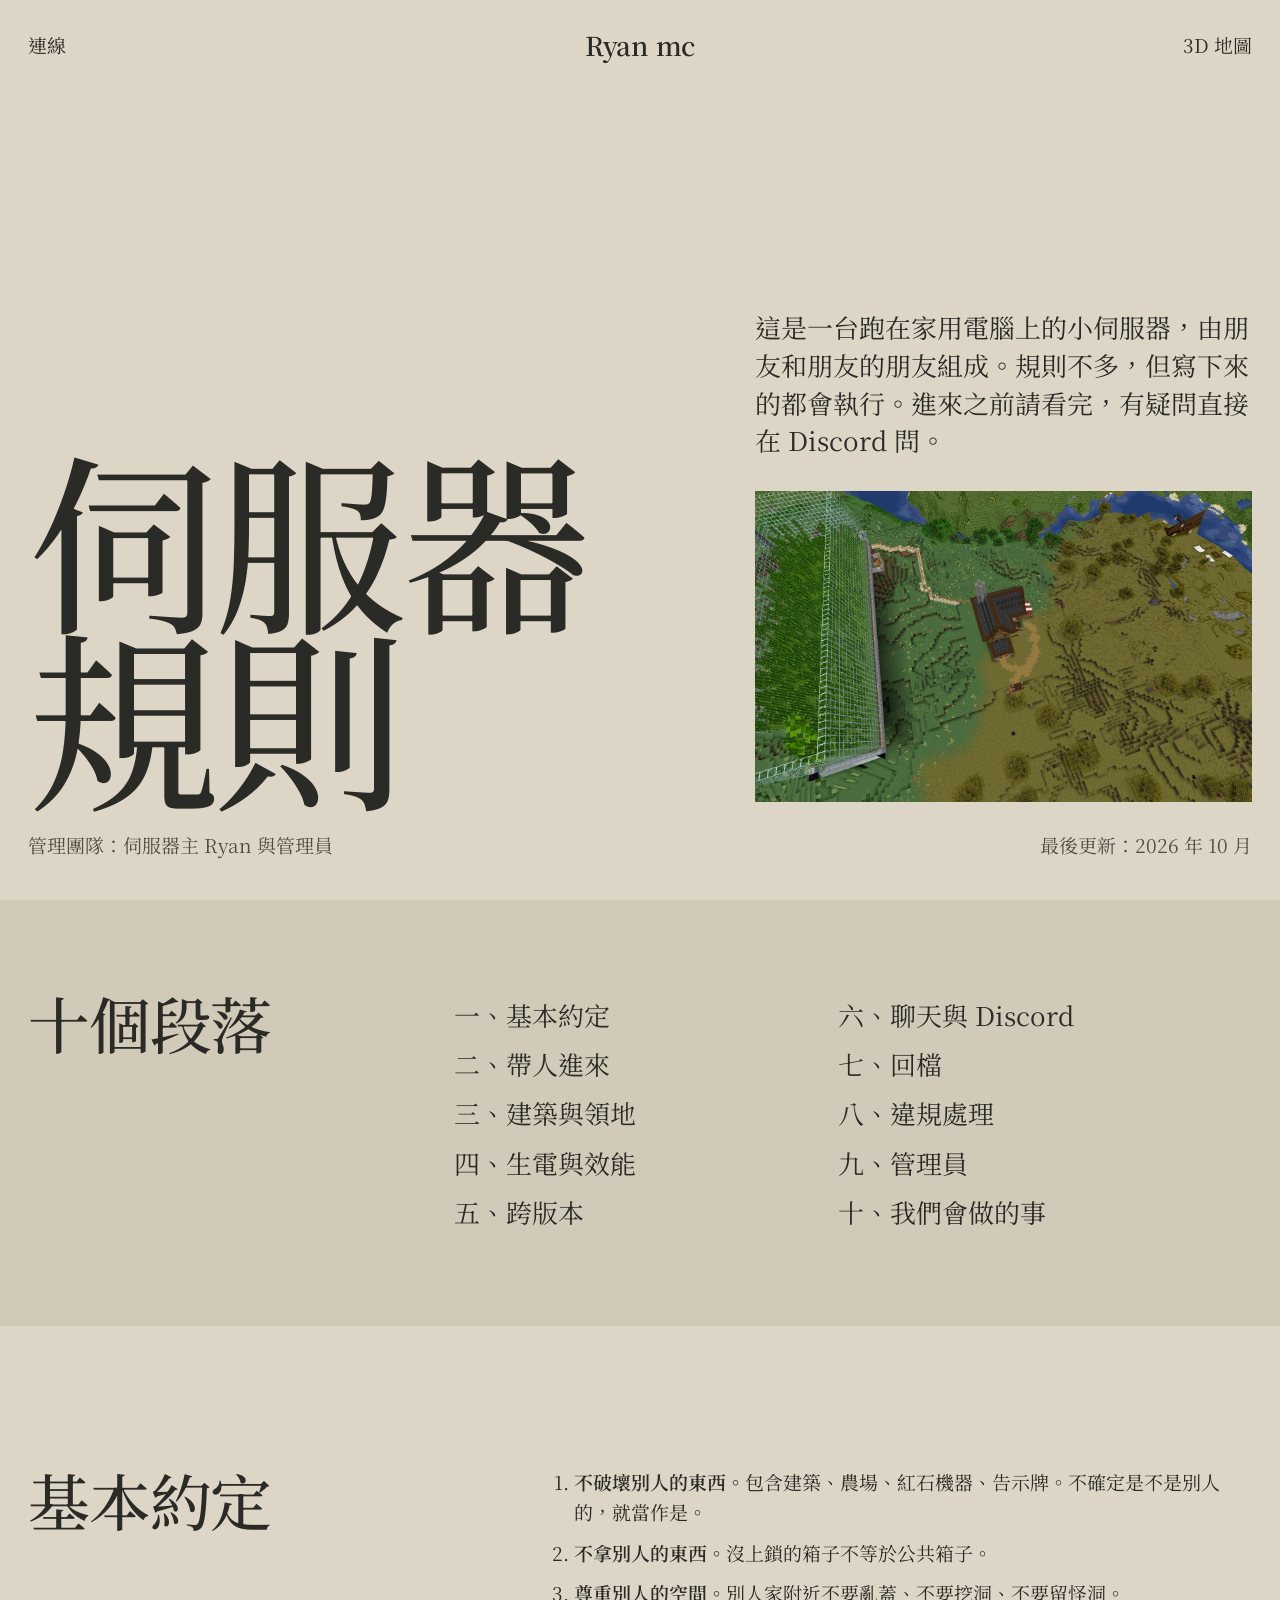
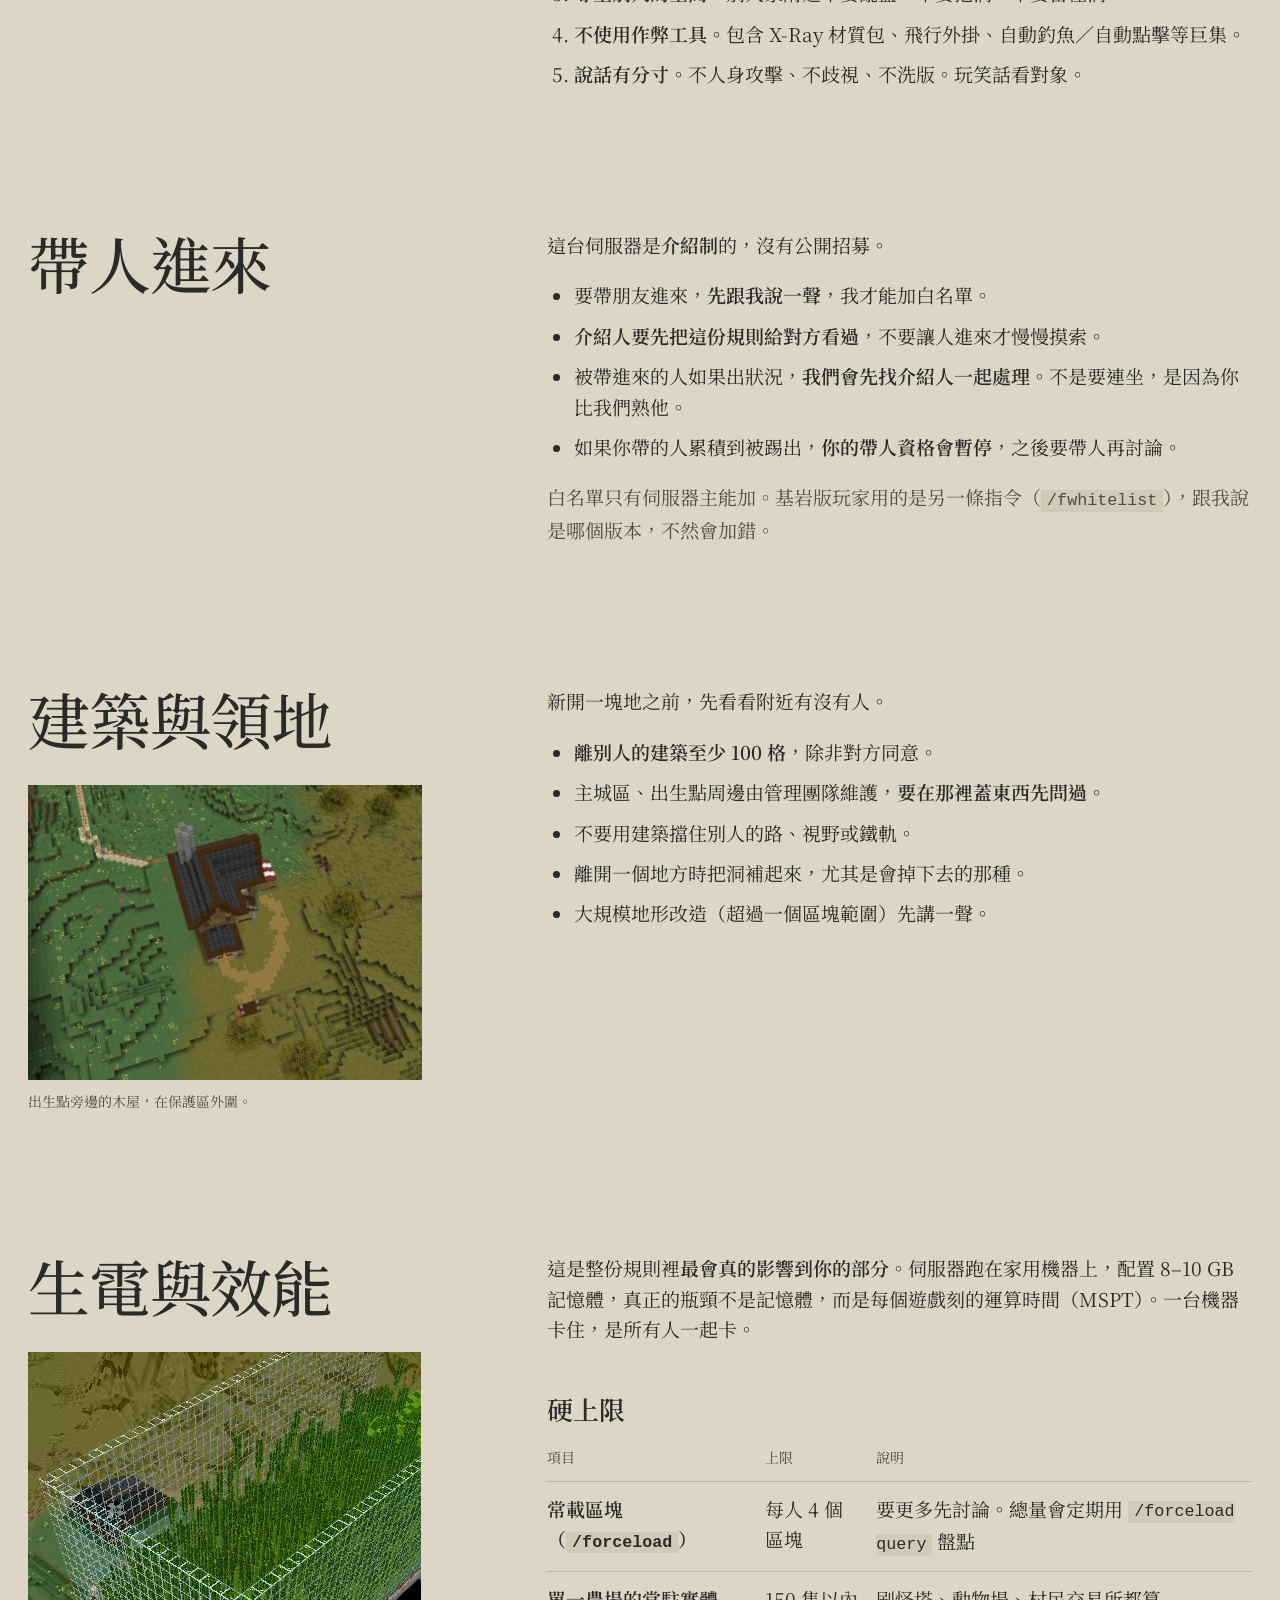
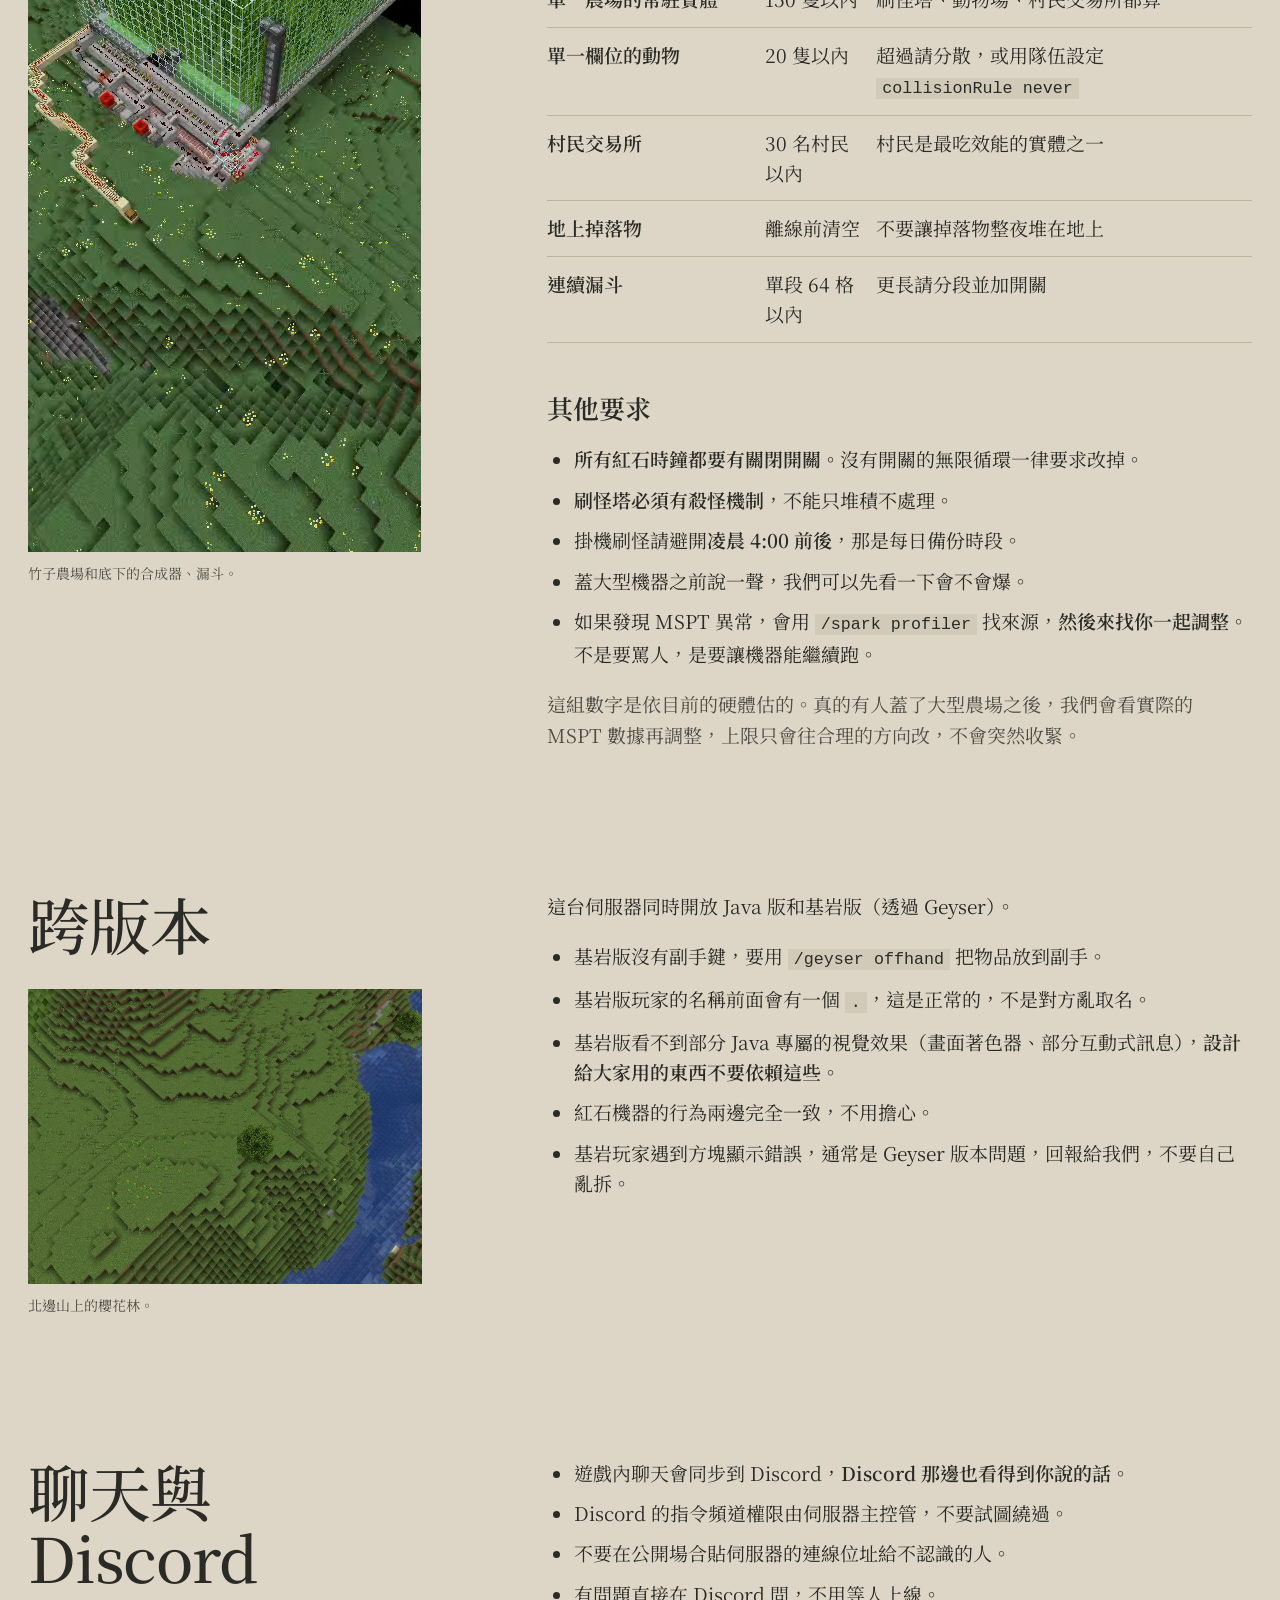
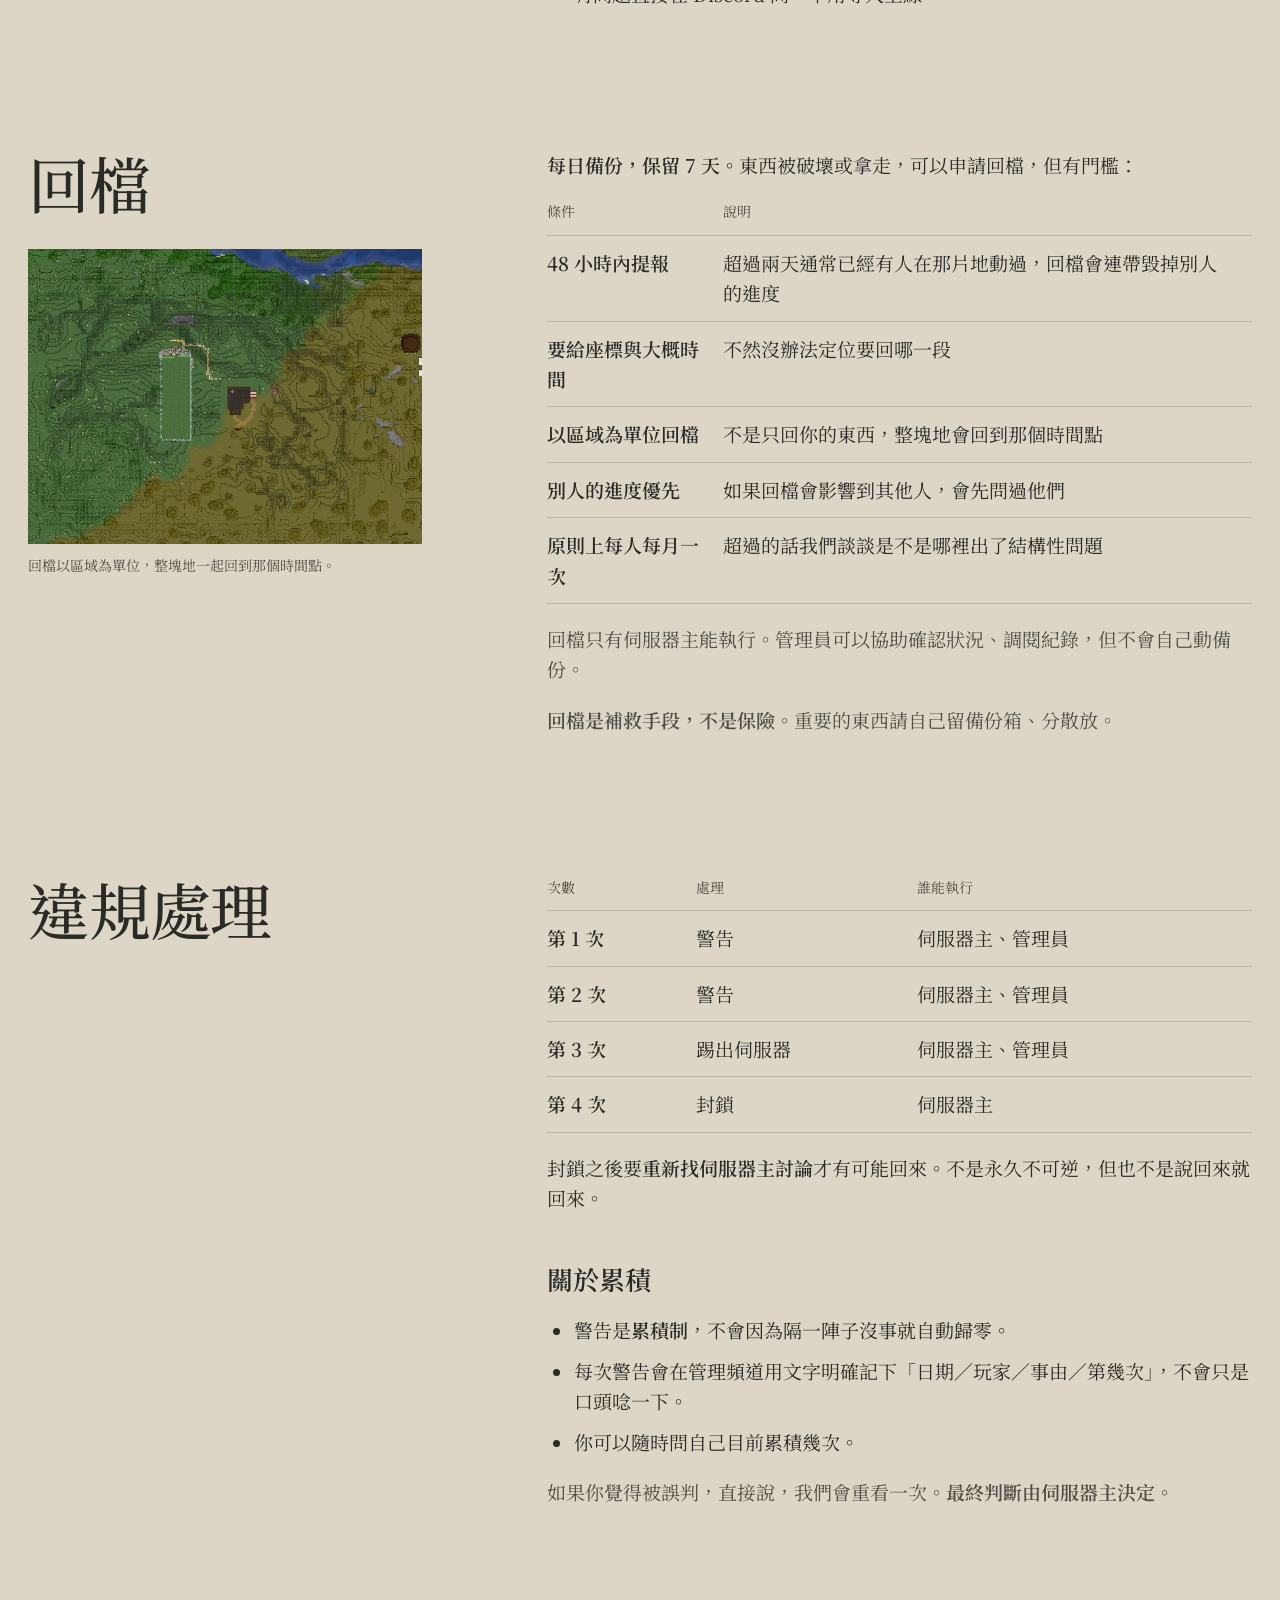
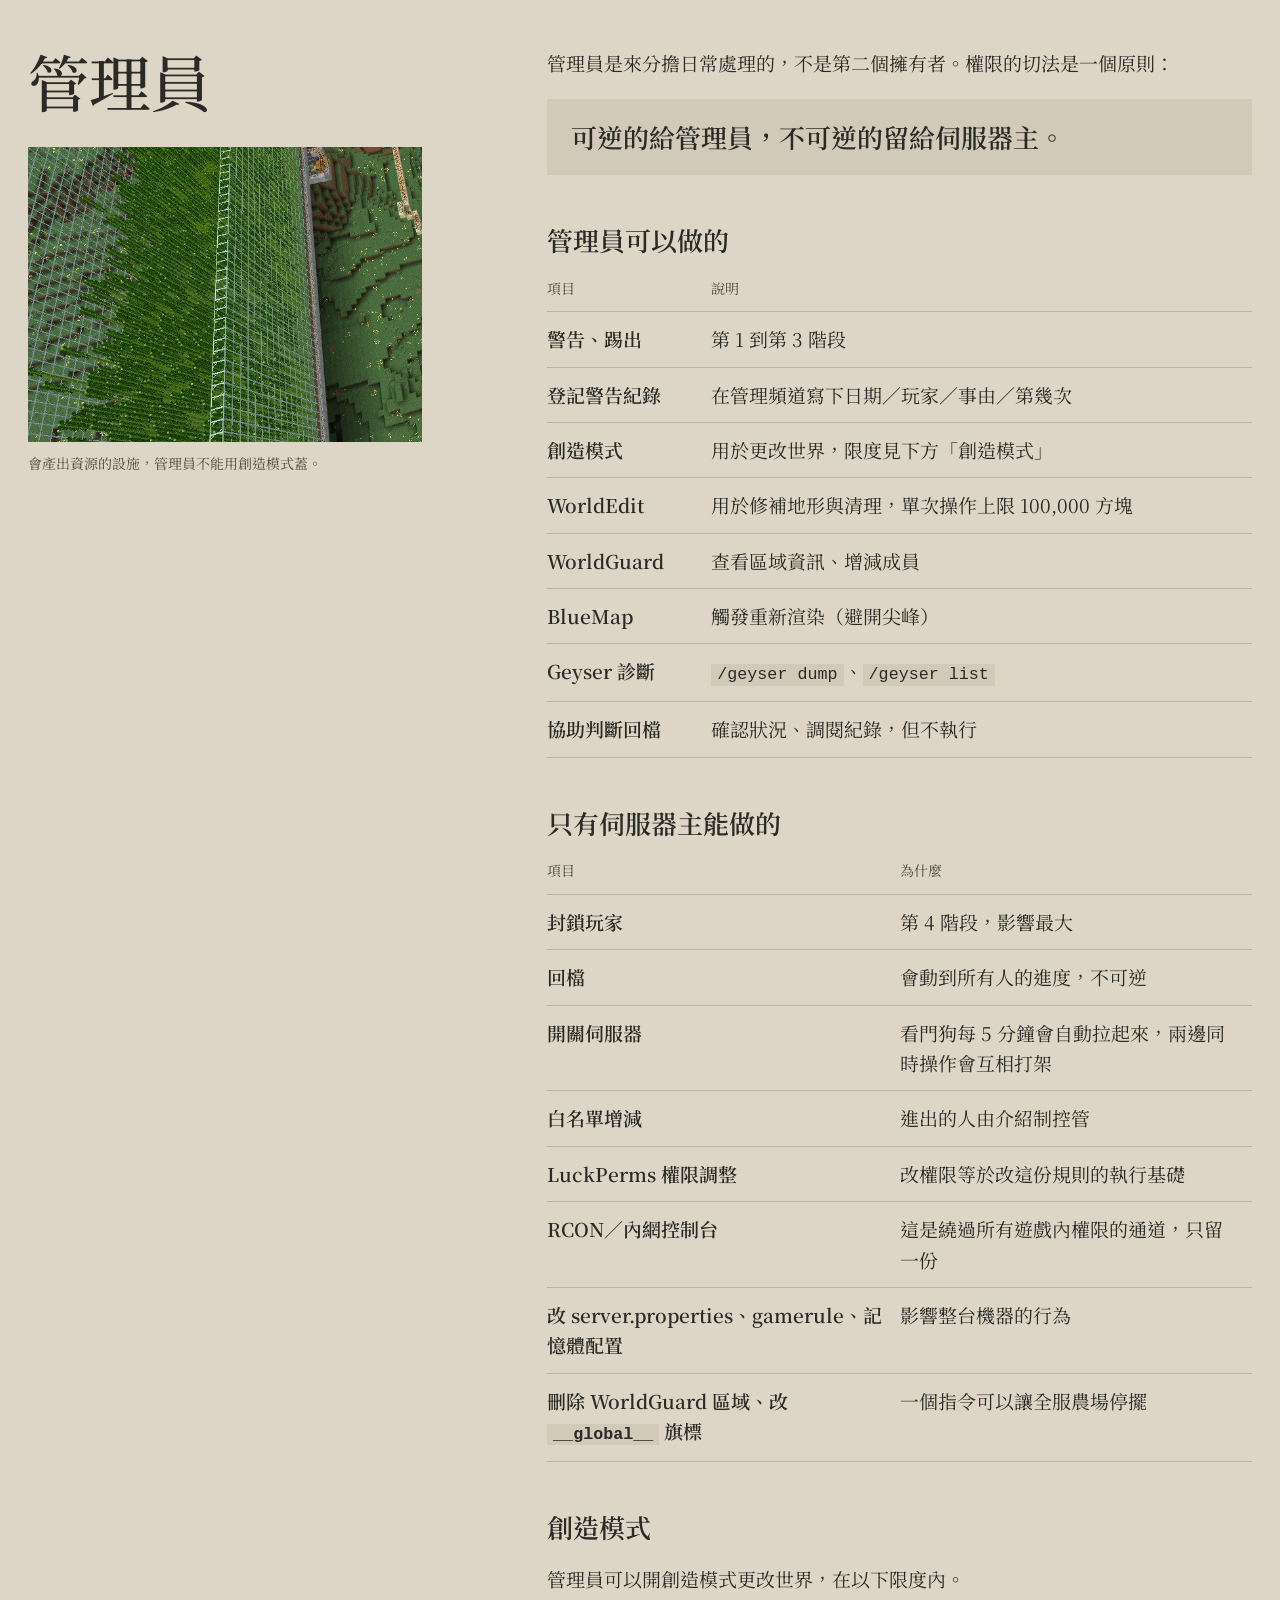
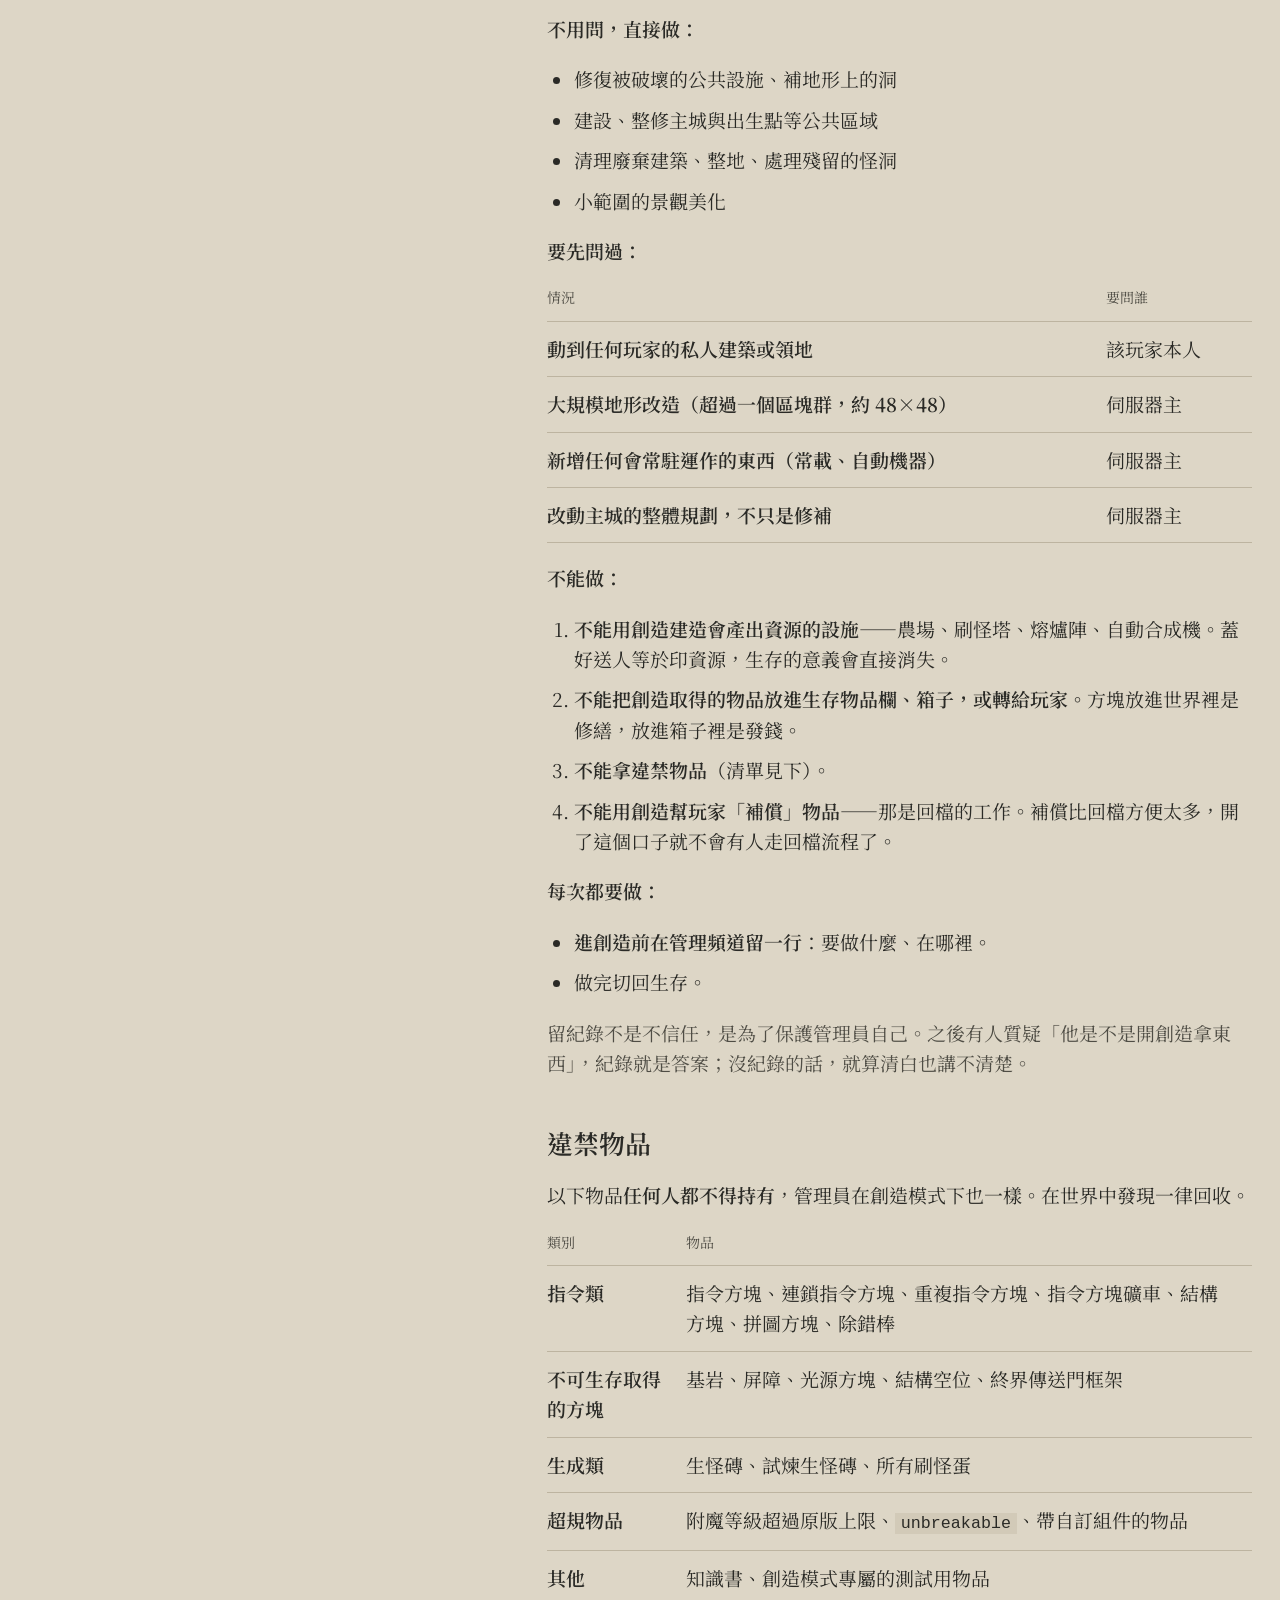
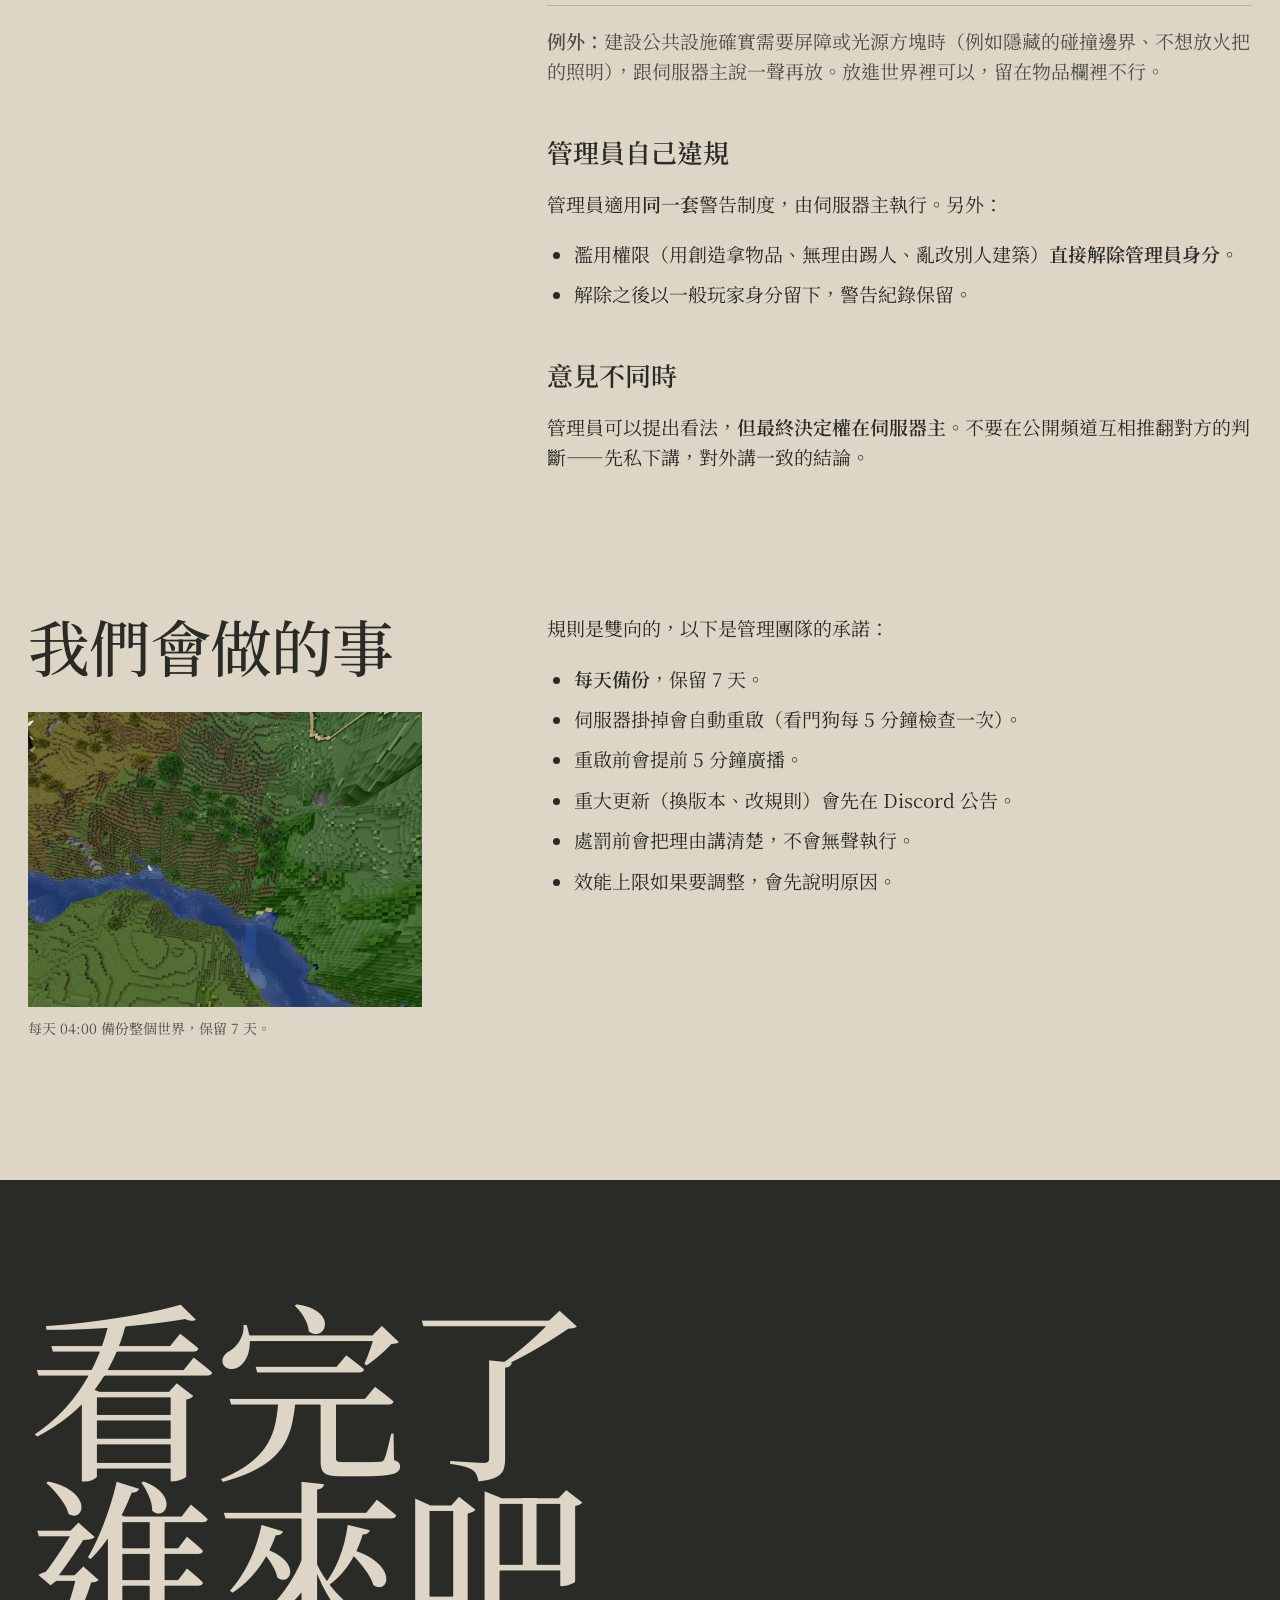
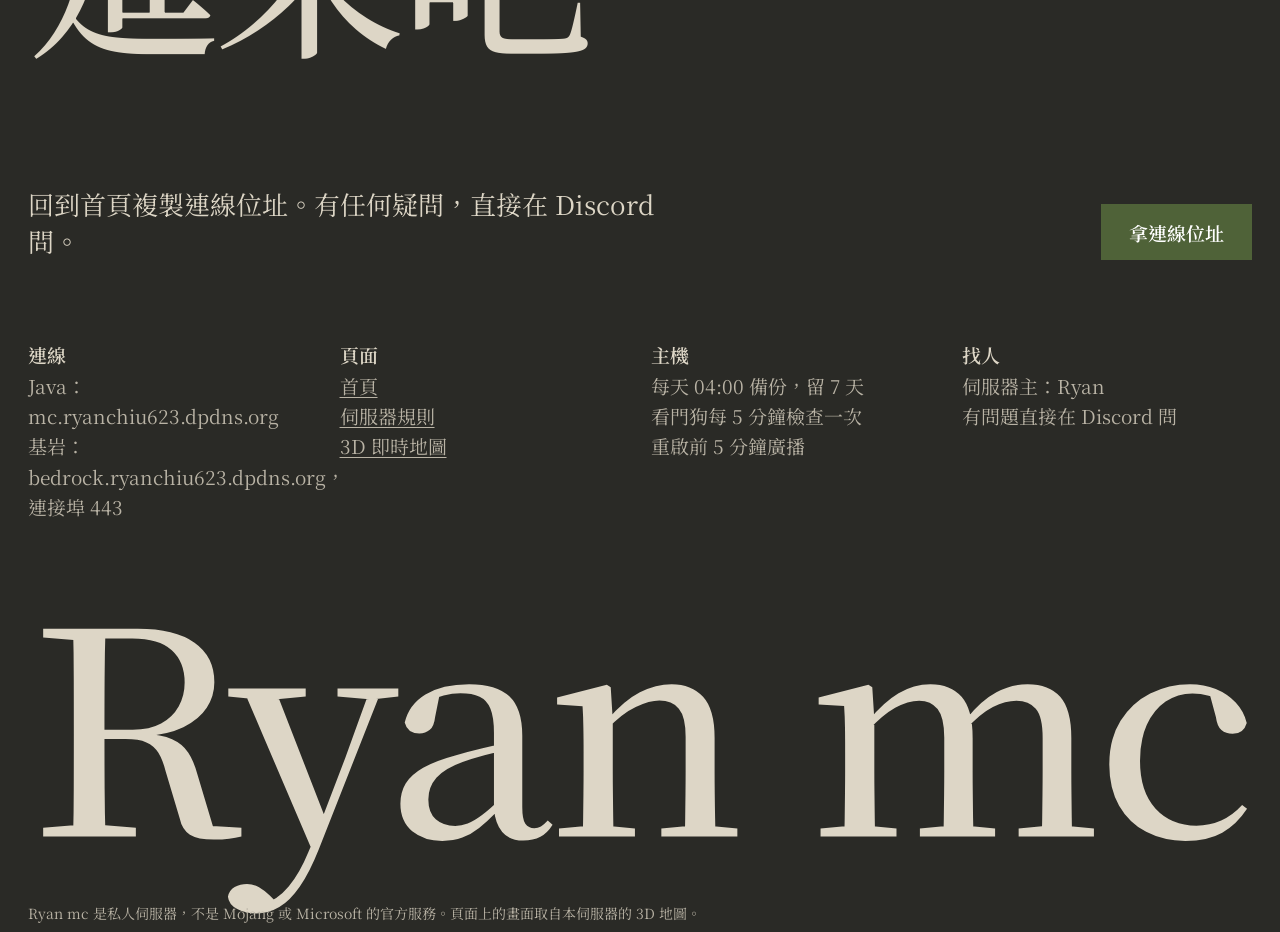
==== commit dd6b43a2: "Redesign home and rules pages The server's name now runs edge to edge across a square clip of the re" ====
--- a/rules.html
+++ b/rules.html
@@ -5,320 +5,420 @@
 <meta name="viewport" content="width=device-width, initial-scale=1">
 <title>伺服器規則 · Ryan mc</title>
 <meta name="description" content="Ryan mc Minecraft 伺服器的玩家守則：基本約定、帶人進來、建築與領地、生電與效能、回檔、違規處理。進來之前請看完。">
-<meta name="theme-color" content="#1F7D69">
+<meta name="theme-color" content="#ddd6c6">
 <meta property="og:type" content="article">
 <meta property="og:title" content="伺服器規則 · Ryan mc">
 <meta property="og:description" content="規則不多，但寫下來的都會執行。進來之前請看完。">
 <meta property="og:url" content="https://ryanchiu623-wq.github.io/ryan-mc/rules.html">
-<link rel="icon" href="data:image/svg+xml,%3Csvg xmlns='http://www.w3.org/2000/svg' viewBox='0 0 16 16'%3E%3Crect width='16' height='16' rx='3' fill='%231F7D69'/%3E%3Crect x='3' y='3' width='4' height='4' fill='%23E2F0EB'/%3E%3Crect x='9' y='3' width='4' height='4' fill='%23E2F0EB'/%3E%3Crect x='6' y='8' width='4' height='5' fill='%23E2F0EB'/%3E%3C/svg%3E">
+<meta property="og:image" content="https://ryanchiu623-wq.github.io/ryan-mc/assets/spawn-wide.jpg">
+<link rel="icon" href="data:image/svg+xml,%3Csvg xmlns='http://www.w3.org/2000/svg' viewBox='0 0 16 16'%3E%3Crect width='16' height='16' fill='%234f6238'/%3E%3Crect x='3' y='3' width='4' height='4' fill='%23ddd6c6'/%3E%3Crect x='9' y='3' width='4' height='4' fill='%23ddd6c6'/%3E%3Crect x='6' y='8' width='4' height='5' fill='%23ddd6c6'/%3E%3C/svg%3E">
+<link rel="preconnect" href="https://api.fontshare.com">
+<link rel="preconnect" href="https://cdn.fontshare.com" crossorigin>
 <link rel="preconnect" href="https://fonts.googleapis.com">
 <link rel="preconnect" href="https://fonts.gstatic.com" crossorigin>
-<link rel="stylesheet" href="https://fonts.googleapis.com/css2?family=Archivo:wght@500;600;700&family=IBM+Plex+Mono:wght@400;500&family=Newsreader:opsz,wght@6..72,400;6..72,500&display=swap">
+<link rel="stylesheet" href="https://api.fontshare.com/v2/css?f[]=erode@400,500,600&display=swap">
+<link rel="stylesheet" href="https://fonts.googleapis.com/css2?family=Noto+Serif+TC:wght@400;500;600&display=swap">
 <link rel="stylesheet" href="style.css">
+<script>document.documentElement.classList.add('js');</script>
 </head>
 <body>
-
-<div class="page">
-
-  <div class="topnav">
-    <a class="brand" href="./">Ryan mc</a>
-    <nav aria-label="網站導覽">
-      <a href="./">連線</a>
-      <a href="rules.html" aria-current="page">規則</a>
-      <a href="https://map.ryanchiu623.dpdns.org" target="_blank" rel="noopener">地圖</a>
-    </nav>
+<a class="skip" href="#contents">跳到目錄</a>
+
+<header class="rhero">
+  <nav class="toprow" aria-label="網站導覽">
+    <a class="left" href="./">連線</a>
+    <a class="wordmark" href="./">Ryan mc</a>
+    <a class="right" href="https://map.ryanchiu623.dpdns.org" target="_blank" rel="noopener">3D 地圖</a>
+  </nav>
+  <div class="grid mass">
+    <h1><span>伺服器</span><span>規則</span></h1>
+    <p class="lede">這是一台跑在家用電腦上的小伺服器，由朋友和朋友的朋友組成。規則不多，但寫下來的都會執行。進來之前請看完，有疑問直接在 Discord 問。</p>
+    <figure class="shot">
+      <img src="assets/spawn-wide.jpg" width="1408" height="880" alt="出生點一帶：竹子農場、木屋、草原和莽原">
+    </figure>
   </div>
-
-  <header class="masthead">
-    <p class="eyebrow">Minecraft Server · 玩家守則</p>
-    <h1>伺服器規則</h1>
-    <p class="lede">這是一台跑在家用電腦上的小型伺服器，由朋友和朋友的朋友組成。規則不多，但寫下來的都會執行。進來之前請看完，有疑問直接在 Discord 問。</p>
-    <p class="note">管理團隊：伺服器主（Ryan）與管理員　·　最後更新：2026 年 10 月</p>
-  </header>
-
-  <nav aria-label="規則目錄">
-    <ol class="toc">
-      <li><a href="#basics">一、基本約定</a></li>
-      <li><a href="#invite">二、帶人進來</a></li>
-      <li><a href="#build">三、建築與領地</a></li>
-      <li><a href="#tech">四、生電與效能</a></li>
-      <li><a href="#crossplay">五、跨版本</a></li>
-      <li><a href="#chat">六、聊天與 Discord</a></li>
-      <li><a href="#rollback">七、回檔</a></li>
-      <li><a href="#penalty">八、違規處理</a></li>
-      <li><a href="#staff">九、管理員</a></li>
-      <li><a href="#promise">十、我們會做的事</a></li>
-    </ol>
-  </nav>
-
-  <!-- 一 -->
-  <section class="section rules-section" id="basics" aria-labelledby="h-basics">
-    <h2 id="h-basics">一、基本約定</h2>
-    <ol class="rule-list">
-      <li><strong>不破壞別人的東西。</strong>包含建築、農場、紅石機器、告示牌。不確定是不是別人的，就當作是。</li>
-      <li><strong>不拿別人的東西。</strong>沒上鎖的箱子不等於公共箱子。</li>
-      <li><strong>尊重別人的空間。</strong>別人家附近不要亂蓋、不要挖洞、不要留怪洞。</li>
-      <li><strong>不使用作弊工具。</strong>包含 X-Ray 材質包、飛行外掛、自動釣魚／自動點擊等巨集。</li>
-      <li><strong>說話有分寸。</strong>不人身攻擊、不歧視、不洗版。玩笑話看對象。</li>
-    </ol>
-  </section>
-
-  <!-- 二 -->
-  <section class="section rules-section" id="invite" aria-labelledby="h-invite">
-    <h2 id="h-invite">二、帶人進來</h2>
-    <p>這台伺服器是<strong>介紹制</strong>的，沒有公開招募。</p>
-    <ul class="rule-list">
-      <li>要帶朋友進來，<strong>先跟我說一聲</strong>，我才能加白名單。</li>
-      <li><strong>介紹人要先把這份規則給對方看過</strong>，不要讓人進來才慢慢摸索。</li>
-      <li>被帶進來的人如果出狀況，<strong>我們會先找介紹人一起處理</strong>。不是要連坐，是因為你比我們熟他。</li>
-      <li>如果你帶的人累積到被踢出，<strong>你的帶人資格會暫停</strong>，之後要帶人再討論。</li>
-    </ul>
-    <p class="note">白名單只有伺服器主能加。基岩版玩家用的是另一條指令（<code>/fwhitelist</code>），跟我說是哪個版本，不然會加錯。</p>
-  </section>
-
-  <!-- 三 -->
-  <section class="section rules-section" id="build" aria-labelledby="h-build">
-    <h2 id="h-build">三、建築與領地</h2>
-    <p>新開一塊地之前，先看看附近有沒有人。</p>
-    <ul class="rule-list">
-      <li><strong>離別人的建築至少 100 格</strong>，除非對方同意。</li>
-      <li>主城區、出生點周邊由管理團隊維護，<strong>要在那裡蓋東西先問過</strong>。</li>
-      <li>不要用建築擋住別人的路、視野或鐵軌。</li>
-      <li>離開一個地方時把洞補起來，尤其是會掉下去的那種。</li>
-      <li>大規模地形改造（超過一個區塊範圍）先講一聲。</li>
-    </ul>
-  </section>
-
-  <!-- 四 -->
-  <section class="section rules-section" id="tech" aria-labelledby="h-tech">
-    <h2 id="h-tech">四、生電與效能</h2>
-    <p>這是整份規則裡<strong>最會真的影響到你的部分</strong>。伺服器跑在家用機器上，配置 8–10 GB 記憶體，真正的瓶頸不是記憶體，而是每個遊戲刻的運算時間（MSPT）。一台機器卡住，是所有人一起卡。</p>
-
-    <h3>硬上限</h3>
-    <div class="grid-table-wrap">
-      <table class="grid-table">
-        <thead><tr><th>項目</th><th>上限</th><th>說明</th></tr></thead>
-        <tbody>
-          <tr><th>常載區塊（<code>/forceload</code>）</th><td>每人 4 個區塊</td><td>要更多先討論。總量會定期用 <code>/forceload query</code> 盤點</td></tr>
-          <tr><th>單一農場的常駐實體</th><td>150 隻以內</td><td>刷怪塔、動物場、村民交易所都算</td></tr>
-          <tr><th>單一欄位的動物</th><td>20 隻以內</td><td>超過請分散，或用隊伍設定 <code>collisionRule never</code></td></tr>
-          <tr><th>村民交易所</th><td>30 名村民以內</td><td>村民是最吃效能的實體之一</td></tr>
-          <tr><th>地上掉落物</th><td>離線前清空</td><td>不要讓掉落物整夜堆在地上</td></tr>
-          <tr><th>連續漏斗</th><td>單段 64 格以內</td><td>更長請分段並加開關</td></tr>
-        </tbody>
-      </table>
-    </div>
-
-    <h3>其他要求</h3>
-    <ul class="rule-list">
-      <li><strong>所有紅石時鐘都要有關閉開關。</strong>沒有開關的無限循環一律要求改掉。</li>
-      <li><strong>刷怪塔必須有殺怪機制</strong>，不能只堆積不處理。</li>
-      <li>掛機刷怪請避開<strong>凌晨 4:00 前後</strong>，那是每日備份時段。</li>
-      <li>蓋大型機器之前說一聲，我們可以先看一下會不會爆。</li>
-      <li>如果發現 MSPT 異常，會用 <code>/spark profiler</code> 找來源，<strong>然後來找你一起調整</strong>。不是要罵人，是要讓機器能繼續跑。</li>
-    </ul>
-    <p class="note">這組數字是依目前的硬體估的。真的有人蓋了大型農場之後，我們會看實際的 MSPT 數據再調整，上限只會往合理的方向改，不會突然收緊。</p>
-  </section>
-
-  <!-- 五 -->
-  <section class="section rules-section" id="crossplay" aria-labelledby="h-crossplay">
-    <h2 id="h-crossplay">五、跨版本（Java × 基岩）</h2>
-    <p>這台伺服器同時開放 Java 版和基岩版（透過 Geyser）。</p>
-    <ul class="rule-list">
-      <li>基岩版沒有副手鍵，要用 <code>/geyser offhand</code> 把物品放到副手。</li>
-      <li>基岩版玩家的名稱前面會有一個 <code>.</code>，這是正常的，不是對方亂取名。</li>
-      <li>基岩版看不到部分 Java 專屬的視覺效果（畫面著色器、部分互動式訊息），<strong>設計給大家用的東西不要依賴這些</strong>。</li>
-      <li>紅石機器的行為兩邊完全一致，不用擔心。</li>
-      <li>基岩玩家遇到方塊顯示錯誤，通常是 Geyser 版本問題，回報給我們，不要自己亂拆。</li>
-    </ul>
-  </section>
-
-  <!-- 六 -->
-  <section class="section rules-section" id="chat" aria-labelledby="h-chat">
-    <h2 id="h-chat">六、聊天與 Discord</h2>
-    <ul class="rule-list">
-      <li>遊戲內聊天會同步到 Discord，<strong>Discord 那邊也看得到你說的話</strong>。</li>
-      <li>Discord 的指令頻道權限由伺服器主控管，不要試圖繞過。</li>
-      <li>不要在公開場合貼伺服器的連線位址給不認識的人。</li>
-      <li>有問題直接在 Discord 問，不用等人上線。</li>
-    </ul>
-  </section>
-
-  <!-- 七 -->
-  <section class="section rules-section" id="rollback" aria-labelledby="h-rollback">
-    <h2 id="h-rollback">七、回檔</h2>
-    <p><strong>每日備份，保留 7 天。</strong>東西被破壞或拿走，可以申請回檔，但有門檻：</p>
-    <div class="grid-table-wrap">
-      <table class="grid-table">
-        <thead><tr><th>條件</th><th>說明</th></tr></thead>
-        <tbody>
-          <tr><th>48 小時內提報</th><td>超過兩天通常已經有人在那片地動過，回檔會連帶毀掉別人的進度</td></tr>
-          <tr><th>要給座標與大概時間</th><td>不然沒辦法定位要回哪一段</td></tr>
-          <tr><th>以區域為單位回檔</th><td>不是只回你的東西，整塊地會回到那個時間點</td></tr>
-          <tr><th>別人的進度優先</th><td>如果回檔會影響到其他人，會先問過他們</td></tr>
-          <tr><th>原則上每人每月一次</th><td>超過的話我們談談是不是哪裡出了結構性問題</td></tr>
-        </tbody>
-      </table>
-    </div>
-    <p class="note">回檔只有伺服器主能執行。管理員可以協助確認狀況、調閱紀錄，但不會自己動備份。</p>
-    <p class="note"><strong>回檔是補救手段，不是保險。</strong>重要的東西請自己留備份箱、分散放。</p>
-  </section>
-
-  <!-- 八 -->
-  <section class="section rules-section" id="penalty" aria-labelledby="h-penalty">
-    <h2 id="h-penalty">八、違規處理</h2>
-    <div class="grid-table-wrap">
-      <table class="grid-table">
-        <thead><tr><th>次數</th><th>處理</th><th>誰能執行</th></tr></thead>
-        <tbody>
-          <tr><th>第 1 次</th><td>警告</td><td>伺服器主、管理員</td></tr>
-          <tr><th>第 2 次</th><td>警告</td><td>伺服器主、管理員</td></tr>
-          <tr><th>第 3 次</th><td>踢出伺服器</td><td>伺服器主、管理員</td></tr>
-          <tr><th>第 4 次</th><td>封鎖</td><td>伺服器主</td></tr>
-        </tbody>
-      </table>
-    </div>
-    <p>封鎖之後要<strong>重新找伺服器主討論</strong>才有可能回來。不是永久不可逆，但也不是說回來就回來。</p>
-
-    <h3>關於累積</h3>
-    <ul class="rule-list">
-      <li>警告是<strong>累積制</strong>，不會因為隔一陣子沒事就自動歸零。</li>
-      <li>每次警告會在管理頻道用文字明確記下「日期／玩家／事由／第幾次」，不會只是口頭唸一下。</li>
-      <li>你可以隨時問自己目前累積幾次。</li>
-    </ul>
-    <p class="note">如果你覺得被誤判，直接說，我們會重看一次。<strong>最終判斷由伺服器主決定。</strong></p>
-  </section>
-
-  <!-- 九 -->
-  <section class="section rules-section" id="staff" aria-labelledby="h-staff">
-    <h2 id="h-staff">九、管理員</h2>
-    <p>管理員是來分擔日常處理的，不是第二個擁有者。權限的切法是一個原則：</p>
-    <p class="principle">可逆的給管理員，不可逆的留給伺服器主。</p>
-
-    <h3>管理員可以做的</h3>
-    <div class="grid-table-wrap">
-      <table class="grid-table">
-        <thead><tr><th>項目</th><th>說明</th></tr></thead>
-        <tbody>
-          <tr><th>警告、踢出</th><td>第 1 到第 3 階段</td></tr>
-          <tr><th>登記警告紀錄</th><td>在管理頻道寫下日期／玩家／事由／第幾次</td></tr>
-          <tr><th>創造模式</th><td>用於更改世界，限度見下方「創造模式」</td></tr>
-          <tr><th>WorldEdit</th><td>用於修補地形與清理，單次操作上限 100,000 方塊</td></tr>
-          <tr><th>WorldGuard</th><td>查看區域資訊、增減成員</td></tr>
-          <tr><th>BlueMap</th><td>觸發重新渲染（避開尖峰）</td></tr>
-          <tr><th>Geyser 診斷</th><td><code>/geyser dump</code>、<code>/geyser list</code></td></tr>
-          <tr><th>協助判斷回檔</th><td>確認狀況、調閱紀錄，但不執行</td></tr>
-        </tbody>
-      </table>
-    </div>
-
-    <h3>只有伺服器主能做的</h3>
-    <div class="grid-table-wrap">
-      <table class="grid-table">
-        <thead><tr><th>項目</th><th>為什麼</th></tr></thead>
-        <tbody>
-          <tr><th>封鎖玩家</th><td>第 4 階段，影響最大</td></tr>
-          <tr><th>回檔</th><td>會動到所有人的進度，不可逆</td></tr>
-          <tr><th>開關伺服器</th><td>看門狗每 5 分鐘會自動拉起來，兩邊同時操作會互相打架</td></tr>
-          <tr><th>白名單增減</th><td>進出的人由介紹制控管</td></tr>
-          <tr><th>LuckPerms 權限調整</th><td>改權限等於改這份規則的執行基礎</td></tr>
-          <tr><th>RCON／內網控制台</th><td>這是繞過所有遊戲內權限的通道，只留一份</td></tr>
-          <tr><th>改 server.properties、gamerule、記憶體配置</th><td>影響整台機器的行為</td></tr>
-          <tr><th>刪除 WorldGuard 區域、改 <code>__global__</code> 旗標</th><td>一個指令可以讓全服農場停擺</td></tr>
-        </tbody>
-      </table>
-    </div>
-
-    <h3>創造模式</h3>
-    <p>管理員可以開創造模式更改世界，在以下限度內。</p>
-    <p><strong>不用問，直接做：</strong></p>
-    <ul class="rule-list">
-      <li>修復被破壞的公共設施、補地形上的洞</li>
-      <li>建設、整修主城與出生點等公共區域</li>
-      <li>清理廢棄建築、整地、處理殘留的怪洞</li>
-      <li>小範圍的景觀美化</li>
-    </ul>
-    <p><strong>要先問過：</strong></p>
-    <div class="grid-table-wrap">
-      <table class="grid-table">
-        <thead><tr><th>情況</th><th>要問誰</th></tr></thead>
-        <tbody>
-          <tr><th>動到任何玩家的私人建築或領地</th><td>該玩家本人</td></tr>
-          <tr><th>大規模地形改造（超過一個區塊群，約 48×48）</th><td>伺服器主</td></tr>
-          <tr><th>新增任何會常駐運作的東西（常載、自動機器）</th><td>伺服器主</td></tr>
-          <tr><th>改動主城的整體規劃，不只是修補</th><td>伺服器主</td></tr>
-        </tbody>
-      </table>
-    </div>
-    <p><strong>不能做：</strong></p>
-    <ol class="rule-list">
-      <li><strong>不能用創造建造會產出資源的設施</strong>——農場、刷怪塔、熔爐陣、自動合成機。蓋好送人等於印資源，生存的意義會直接消失。</li>
-      <li><strong>不能把創造取得的物品放進生存物品欄、箱子，或轉給玩家。</strong>方塊放進世界裡是修繕，放進箱子裡是發錢。</li>
-      <li><strong>不能拿違禁物品</strong>（清單見下）。</li>
-      <li><strong>不能用創造幫玩家「補償」物品</strong>——那是回檔的工作。補償比回檔方便太多，開了這個口子就不會有人走回檔流程了。</li>
-    </ol>
-    <p><strong>每次都要做：</strong></p>
-    <ul class="rule-list">
-      <li><strong>進創造前在管理頻道留一行</strong>：要做什麼、在哪裡。</li>
-      <li>做完切回生存。</li>
-    </ul>
-    <p class="note">留紀錄不是不信任，是為了保護管理員自己。之後有人質疑「他是不是開創造拿東西」，紀錄就是答案；沒紀錄的話，就算清白也講不清楚。</p>
-
-    <h3>違禁物品</h3>
-    <p>以下物品<strong>任何人都不得持有</strong>，管理員在創造模式下也一樣。在世界中發現一律回收。</p>
-    <div class="grid-table-wrap">
-      <table class="grid-table">
-        <thead><tr><th>類別</th><th>物品</th></tr></thead>
-        <tbody>
-          <tr><th>指令類</th><td>指令方塊、連鎖指令方塊、重複指令方塊、指令方塊礦車、結構方塊、拼圖方塊、除錯棒</td></tr>
-          <tr><th>不可生存取得的方塊</th><td>基岩、屏障、光源方塊、結構空位、終界傳送門框架</td></tr>
-          <tr><th>生成類</th><td>生怪磚、試煉生怪磚、所有刷怪蛋</td></tr>
-          <tr><th>超規物品</th><td>附魔等級超過原版上限、<code>unbreakable</code>、帶自訂組件的物品</td></tr>
-          <tr><th>其他</th><td>知識書、創造模式專屬的測試用物品</td></tr>
-        </tbody>
-      </table>
-    </div>
-    <p class="note"><strong>例外：</strong>建設公共設施確實需要屏障或光源方塊時（例如隱藏的碰撞邊界、不想放火把的照明），跟伺服器主說一聲再放。放進世界裡可以，留在物品欄裡不行。</p>
-
-    <h3>管理員自己違規</h3>
-    <p>管理員適用<strong>同一套</strong>警告制度，由伺服器主執行。另外：</p>
-    <ul class="rule-list">
-      <li>濫用權限（用創造拿物品、無理由踢人、亂改別人建築）<strong>直接解除管理員身分</strong>。</li>
-      <li>解除之後以一般玩家身分留下，警告紀錄保留。</li>
-    </ul>
-
-    <h3>意見不同時</h3>
-    <p>管理員可以提出看法，<strong>但最終決定權在伺服器主</strong>。不要在公開頻道互相推翻對方的判斷——先私下講，對外講一致的結論。</p>
-  </section>
-
-  <!-- 十 -->
-  <section class="section rules-section" id="promise" aria-labelledby="h-promise">
-    <h2 id="h-promise">十、我們會做的事</h2>
-    <p>規則是雙向的，以下是管理團隊的承諾：</p>
-    <ul class="rule-list">
-      <li><strong>每天備份</strong>，保留 7 天。</li>
-      <li>伺服器掛掉會自動重啟（看門狗每 5 分鐘檢查一次）。</li>
-      <li>重啟前會提前 5 分鐘廣播。</li>
-      <li>重大更新（換版本、改規則）會先在 Discord 公告。</li>
-      <li>處罰前會把理由講清楚，不會無聲執行。</li>
-      <li>效能上限如果要調整，會先說明原因。</li>
-    </ul>
-  </section>
-
-  <div class="callout rules-cta">
+  <div class="meta">
+    <span>管理團隊：伺服器主 Ryan 與管理員</span>
+    <span>最後更新：2026 年 10 月</span>
+  </div>
+</header>
+
+<main>
+
+  <section class="contents" id="contents" aria-labelledby="h-contents">
+    <div class="grid">
+      <h2 id="h-contents">十個段落</h2>
+      <ol>
+        <li><a href="#basics">基本約定</a></li>
+        <li><a href="#invite">帶人進來</a></li>
+        <li><a href="#build">建築與領地</a></li>
+        <li><a href="#tech">生電與效能</a></li>
+        <li><a href="#crossplay">跨版本</a></li>
+        <li><a href="#chat">聊天與 Discord</a></li>
+        <li><a href="#rollback">回檔</a></li>
+        <li><a href="#penalty">違規處理</a></li>
+        <li><a href="#staff">管理員</a></li>
+        <li><a href="#promise">我們會做的事</a></li>
+      </ol>
+    </div>
+  </section>
+
+  <section class="wrap" id="basics" aria-labelledby="h-basics">
+    <div class="grid rule">
+      <header><h2 id="h-basics">基本約定</h2></header>
+      <div class="body" data-reveal>
+        <ol class="rule-list">
+          <li><strong>不破壞別人的東西。</strong>包含建築、農場、紅石機器、告示牌。不確定是不是別人的，就當作是。</li>
+          <li><strong>不拿別人的東西。</strong>沒上鎖的箱子不等於公共箱子。</li>
+          <li><strong>尊重別人的空間。</strong>別人家附近不要亂蓋、不要挖洞、不要留怪洞。</li>
+          <li><strong>不使用作弊工具。</strong>包含 X-Ray 材質包、飛行外掛、自動釣魚／自動點擊等巨集。</li>
+          <li><strong>說話有分寸。</strong>不人身攻擊、不歧視、不洗版。玩笑話看對象。</li>
+        </ol>
+      </div>
+    </div>
+  </section>
+
+  <section class="wrap" id="invite" aria-labelledby="h-invite">
+    <div class="grid rule">
+      <header><h2 id="h-invite">帶人進來</h2></header>
+      <div class="body" data-reveal>
+        <p>這台伺服器是<strong>介紹制</strong>的，沒有公開招募。</p>
+        <ul class="rule-list">
+          <li>要帶朋友進來，<strong>先跟我說一聲</strong>，我才能加白名單。</li>
+          <li><strong>介紹人要先把這份規則給對方看過</strong>，不要讓人進來才慢慢摸索。</li>
+          <li>被帶進來的人如果出狀況，<strong>我們會先找介紹人一起處理</strong>。不是要連坐，是因為你比我們熟他。</li>
+          <li>如果你帶的人累積到被踢出，<strong>你的帶人資格會暫停</strong>，之後要帶人再討論。</li>
+        </ul>
+        <p class="note">白名單只有伺服器主能加。基岩版玩家用的是另一條指令（<code>/fwhitelist</code>），跟我說是哪個版本，不然會加錯。</p>
+      </div>
+    </div>
+  </section>
+
+  <section class="wrap" id="build" aria-labelledby="h-build">
+    <div class="grid rule">
+      <header>
+        <h2 id="h-build">建築與領地</h2>
+        <figure>
+          <img src="assets/spawn-house.jpg" width="800" height="800" alt="出生點旁邊的木屋和鐵軌" loading="lazy">
+          <figcaption class="caption">出生點旁邊的木屋，在保護區外圍。</figcaption>
+        </figure>
+      </header>
+      <div class="body" data-reveal>
+        <p>新開一塊地之前，先看看附近有沒有人。</p>
+        <ul class="rule-list">
+          <li><strong>離別人的建築至少 100 格</strong>，除非對方同意。</li>
+          <li>主城區、出生點周邊由管理團隊維護，<strong>要在那裡蓋東西先問過</strong>。</li>
+          <li>不要用建築擋住別人的路、視野或鐵軌。</li>
+          <li>離開一個地方時把洞補起來，尤其是會掉下去的那種。</li>
+          <li>大規模地形改造（超過一個區塊範圍）先講一聲。</li>
+        </ul>
+      </div>
+    </div>
+  </section>
+
+  <section class="wrap" id="tech" aria-labelledby="h-tech">
+    <div class="grid rule">
+      <header>
+        <h2 id="h-tech">生電與效能</h2>
+        <figure>
+          <video src="assets/machine-orbit.webm" poster="assets/machine-square.jpg" width="800" height="800" autoplay muted loop playsinline preload="metadata" aria-label="繞著竹子農場和底下的合成器慢慢轉一圈"></video>
+          <figcaption class="caption">竹子農場和底下的合成器、漏斗。</figcaption>
+        </figure>
+      </header>
+      <div class="body" data-reveal>
+        <p>這是整份規則裡<strong>最會真的影響到你的部分</strong>。伺服器跑在家用機器上，配置 8–10 GB 記憶體，真正的瓶頸不是記憶體，而是每個遊戲刻的運算時間（MSPT）。一台機器卡住，是所有人一起卡。</p>
+
+        <h3>硬上限</h3>
+        <div class="table-wrap">
+          <table class="grid-table">
+            <thead><tr><th>項目</th><th>上限</th><th>說明</th></tr></thead>
+            <tbody>
+              <tr><th>常載區塊（<code>/forceload</code>）</th><td>每人 4 個區塊</td><td>要更多先討論。總量會定期用 <code>/forceload query</code> 盤點</td></tr>
+              <tr><th>單一農場的常駐實體</th><td>150 隻以內</td><td>刷怪塔、動物場、村民交易所都算</td></tr>
+              <tr><th>單一欄位的動物</th><td>20 隻以內</td><td>超過請分散，或用隊伍設定 <code>collisionRule never</code></td></tr>
+              <tr><th>村民交易所</th><td>30 名村民以內</td><td>村民是最吃效能的實體之一</td></tr>
+              <tr><th>地上掉落物</th><td>離線前清空</td><td>不要讓掉落物整夜堆在地上</td></tr>
+              <tr><th>連續漏斗</th><td>單段 64 格以內</td><td>更長請分段並加開關</td></tr>
+            </tbody>
+          </table>
+        </div>
+
+        <h3>其他要求</h3>
+        <ul class="rule-list">
+          <li><strong>所有紅石時鐘都要有關閉開關。</strong>沒有開關的無限循環一律要求改掉。</li>
+          <li><strong>刷怪塔必須有殺怪機制</strong>，不能只堆積不處理。</li>
+          <li>掛機刷怪請避開<strong>凌晨 4:00 前後</strong>，那是每日備份時段。</li>
+          <li>蓋大型機器之前說一聲，我們可以先看一下會不會爆。</li>
+          <li>如果發現 MSPT 異常，會用 <code>/spark profiler</code> 找來源，<strong>然後來找你一起調整</strong>。不是要罵人，是要讓機器能繼續跑。</li>
+        </ul>
+        <p class="note">這組數字是依目前的硬體估的。真的有人蓋了大型農場之後，我們會看實際的 MSPT 數據再調整，上限只會往合理的方向改，不會突然收緊。</p>
+      </div>
+    </div>
+  </section>
+
+  <section class="wrap" id="crossplay" aria-labelledby="h-crossplay">
+    <div class="grid rule">
+      <header>
+        <h2 id="h-crossplay">跨版本</h2>
+        <figure>
+          <img src="assets/cherry.jpg" width="660" height="880" alt="山坡上的櫻花樹和河灣" loading="lazy">
+          <figcaption class="caption">北邊山上的櫻花林。</figcaption>
+        </figure>
+      </header>
+      <div class="body" data-reveal>
+        <p>這台伺服器同時開放 Java 版和基岩版（透過 Geyser）。</p>
+        <ul class="rule-list">
+          <li>基岩版沒有副手鍵，要用 <code>/geyser offhand</code> 把物品放到副手。</li>
+          <li>基岩版玩家的名稱前面會有一個 <code>.</code>，這是正常的，不是對方亂取名。</li>
+          <li>基岩版看不到部分 Java 專屬的視覺效果（畫面著色器、部分互動式訊息），<strong>設計給大家用的東西不要依賴這些</strong>。</li>
+          <li>紅石機器的行為兩邊完全一致，不用擔心。</li>
+          <li>基岩玩家遇到方塊顯示錯誤，通常是 Geyser 版本問題，回報給我們，不要自己亂拆。</li>
+        </ul>
+      </div>
+    </div>
+  </section>
+
+  <section class="wrap" id="chat" aria-labelledby="h-chat">
+    <div class="grid rule">
+      <header><h2 id="h-chat">聊天與 Discord</h2></header>
+      <div class="body" data-reveal>
+        <ul class="rule-list">
+          <li>遊戲內聊天會同步到 Discord，<strong>Discord 那邊也看得到你說的話</strong>。</li>
+          <li>Discord 的指令頻道權限由伺服器主控管，不要試圖繞過。</li>
+          <li>不要在公開場合貼伺服器的連線位址給不認識的人。</li>
+          <li>有問題直接在 Discord 問，不用等人上線。</li>
+        </ul>
+      </div>
+    </div>
+  </section>
+
+  <section class="wrap" id="rollback" aria-labelledby="h-rollback">
+    <div class="grid rule">
+      <header>
+        <h2 id="h-rollback">回檔</h2>
+        <figure>
+          <img src="assets/world-map.jpg" width="600" height="800" alt="伺服器世界的俯視地圖" loading="lazy">
+          <figcaption class="caption">回檔以區域為單位，整塊地一起回到那個時間點。</figcaption>
+        </figure>
+      </header>
+      <div class="body" data-reveal>
+        <p><strong>每日備份，保留 7 天。</strong>東西被破壞或拿走，可以申請回檔，但有門檻：</p>
+        <div class="table-wrap">
+          <table class="grid-table">
+            <thead><tr><th>條件</th><th>說明</th></tr></thead>
+            <tbody>
+              <tr><th>48 小時內提報</th><td>超過兩天通常已經有人在那片地動過，回檔會連帶毀掉別人的進度</td></tr>
+              <tr><th>要給座標與大概時間</th><td>不然沒辦法定位要回哪一段</td></tr>
+              <tr><th>以區域為單位回檔</th><td>不是只回你的東西，整塊地會回到那個時間點</td></tr>
+              <tr><th>別人的進度優先</th><td>如果回檔會影響到其他人，會先問過他們</td></tr>
+              <tr><th>原則上每人每月一次</th><td>超過的話我們談談是不是哪裡出了結構性問題</td></tr>
+            </tbody>
+          </table>
+        </div>
+        <p class="note">回檔只有伺服器主能執行。管理員可以協助確認狀況、調閱紀錄，但不會自己動備份。</p>
+        <p class="note"><strong>回檔是補救手段，不是保險。</strong>重要的東西請自己留備份箱、分散放。</p>
+      </div>
+    </div>
+  </section>
+
+  <section class="wrap" id="penalty" aria-labelledby="h-penalty">
+    <div class="grid rule">
+      <header><h2 id="h-penalty">違規處理</h2></header>
+      <div class="body" data-reveal>
+        <div class="table-wrap">
+          <table class="grid-table">
+            <thead><tr><th>次數</th><th>處理</th><th>誰能執行</th></tr></thead>
+            <tbody>
+              <tr><th>第 1 次</th><td>警告</td><td>伺服器主、管理員</td></tr>
+              <tr><th>第 2 次</th><td>警告</td><td>伺服器主、管理員</td></tr>
+              <tr><th>第 3 次</th><td>踢出伺服器</td><td>伺服器主、管理員</td></tr>
+              <tr><th>第 4 次</th><td>封鎖</td><td>伺服器主</td></tr>
+            </tbody>
+          </table>
+        </div>
+        <p>封鎖之後要<strong>重新找伺服器主討論</strong>才有可能回來。不是永久不可逆，但也不是說回來就回來。</p>
+
+        <h3>關於累積</h3>
+        <ul class="rule-list">
+          <li>警告是<strong>累積制</strong>，不會因為隔一陣子沒事就自動歸零。</li>
+          <li>每次警告會在管理頻道用文字明確記下「日期／玩家／事由／第幾次」，不會只是口頭唸一下。</li>
+          <li>你可以隨時問自己目前累積幾次。</li>
+        </ul>
+        <p class="note">如果你覺得被誤判，直接說，我們會重看一次。<strong>最終判斷由伺服器主決定。</strong></p>
+      </div>
+    </div>
+  </section>
+
+  <section class="wrap" id="staff" aria-labelledby="h-staff">
+    <div class="grid rule">
+      <header>
+        <h2 id="h-staff">管理員</h2>
+        <figure>
+          <img src="assets/bamboo-farm.jpg" width="600" height="800" alt="玻璃罩住的竹子農場" loading="lazy">
+          <figcaption class="caption">會產出資源的設施，管理員不能用創造模式蓋。</figcaption>
+        </figure>
+      </header>
+      <div class="body" data-reveal>
+        <p>管理員是來分擔日常處理的，不是第二個擁有者。權限的切法是一個原則：</p>
+        <p class="principle">可逆的給管理員，不可逆的留給伺服器主。</p>
+
+        <h3>管理員可以做的</h3>
+        <div class="table-wrap">
+          <table class="grid-table">
+            <thead><tr><th>項目</th><th>說明</th></tr></thead>
+            <tbody>
+              <tr><th>警告、踢出</th><td>第 1 到第 3 階段</td></tr>
+              <tr><th>登記警告紀錄</th><td>在管理頻道寫下日期／玩家／事由／第幾次</td></tr>
+              <tr><th>創造模式</th><td>用於更改世界，限度見下方「創造模式」</td></tr>
+              <tr><th>WorldEdit</th><td>用於修補地形與清理，單次操作上限 100,000 方塊</td></tr>
+              <tr><th>WorldGuard</th><td>查看區域資訊、增減成員</td></tr>
+              <tr><th>BlueMap</th><td>觸發重新渲染（避開尖峰）</td></tr>
+              <tr><th>Geyser 診斷</th><td><code>/geyser dump</code>、<code>/geyser list</code></td></tr>
+              <tr><th>協助判斷回檔</th><td>確認狀況、調閱紀錄，但不執行</td></tr>
+            </tbody>
+          </table>
+        </div>
+
+        <h3>只有伺服器主能做的</h3>
+        <div class="table-wrap">
+          <table class="grid-table">
+            <thead><tr><th>項目</th><th>為什麼</th></tr></thead>
+            <tbody>
+              <tr><th>封鎖玩家</th><td>第 4 階段，影響最大</td></tr>
+              <tr><th>回檔</th><td>會動到所有人的進度，不可逆</td></tr>
+              <tr><th>開關伺服器</th><td>看門狗每 5 分鐘會自動拉起來，兩邊同時操作會互相打架</td></tr>
+              <tr><th>白名單增減</th><td>進出的人由介紹制控管</td></tr>
+              <tr><th>LuckPerms 權限調整</th><td>改權限等於改這份規則的執行基礎</td></tr>
+              <tr><th>RCON／內網控制台</th><td>這是繞過所有遊戲內權限的通道，只留一份</td></tr>
+              <tr><th>改 server.properties、gamerule、記憶體配置</th><td>影響整台機器的行為</td></tr>
+              <tr><th>刪除 WorldGuard 區域、改 <code>__global__</code> 旗標</th><td>一個指令可以讓全服農場停擺</td></tr>
+            </tbody>
+          </table>
+        </div>
+
+        <h3>創造模式</h3>
+        <p>管理員可以開創造模式更改世界，在以下限度內。</p>
+        <p><strong>不用問，直接做：</strong></p>
+        <ul class="rule-list">
+          <li>修復被破壞的公共設施、補地形上的洞</li>
+          <li>建設、整修主城與出生點等公共區域</li>
+          <li>清理廢棄建築、整地、處理殘留的怪洞</li>
+          <li>小範圍的景觀美化</li>
+        </ul>
+        <p><strong>要先問過：</strong></p>
+        <div class="table-wrap">
+          <table class="grid-table">
+            <thead><tr><th>情況</th><th>要問誰</th></tr></thead>
+            <tbody>
+              <tr><th>動到任何玩家的私人建築或領地</th><td>該玩家本人</td></tr>
+              <tr><th>大規模地形改造（超過一個區塊群，約 48×48）</th><td>伺服器主</td></tr>
+              <tr><th>新增任何會常駐運作的東西（常載、自動機器）</th><td>伺服器主</td></tr>
+              <tr><th>改動主城的整體規劃，不只是修補</th><td>伺服器主</td></tr>
+            </tbody>
+          </table>
+        </div>
+        <p><strong>不能做：</strong></p>
+        <ol class="rule-list">
+          <li><strong>不能用創造建造會產出資源的設施</strong>——農場、刷怪塔、熔爐陣、自動合成機。蓋好送人等於印資源，生存的意義會直接消失。</li>
+          <li><strong>不能把創造取得的物品放進生存物品欄、箱子，或轉給玩家。</strong>方塊放進世界裡是修繕，放進箱子裡是發錢。</li>
+          <li><strong>不能拿違禁物品</strong>（清單見下）。</li>
+          <li><strong>不能用創造幫玩家「補償」物品</strong>——那是回檔的工作。補償比回檔方便太多，開了這個口子就不會有人走回檔流程了。</li>
+        </ol>
+        <p><strong>每次都要做：</strong></p>
+        <ul class="rule-list">
+          <li><strong>進創造前在管理頻道留一行</strong>：要做什麼、在哪裡。</li>
+          <li>做完切回生存。</li>
+        </ul>
+        <p class="note">留紀錄不是不信任，是為了保護管理員自己。之後有人質疑「他是不是開創造拿東西」，紀錄就是答案；沒紀錄的話，就算清白也講不清楚。</p>
+
+        <h3>違禁物品</h3>
+        <p>以下物品<strong>任何人都不得持有</strong>，管理員在創造模式下也一樣。在世界中發現一律回收。</p>
+        <div class="table-wrap">
+          <table class="grid-table">
+            <thead><tr><th>類別</th><th>物品</th></tr></thead>
+            <tbody>
+              <tr><th>指令類</th><td>指令方塊、連鎖指令方塊、重複指令方塊、指令方塊礦車、結構方塊、拼圖方塊、除錯棒</td></tr>
+              <tr><th>不可生存取得的方塊</th><td>基岩、屏障、光源方塊、結構空位、終界傳送門框架</td></tr>
+              <tr><th>生成類</th><td>生怪磚、試煉生怪磚、所有刷怪蛋</td></tr>
+              <tr><th>超規物品</th><td>附魔等級超過原版上限、<code>unbreakable</code>、帶自訂組件的物品</td></tr>
+              <tr><th>其他</th><td>知識書、創造模式專屬的測試用物品</td></tr>
+            </tbody>
+          </table>
+        </div>
+        <p class="note"><strong>例外：</strong>建設公共設施確實需要屏障或光源方塊時（例如隱藏的碰撞邊界、不想放火把的照明），跟伺服器主說一聲再放。放進世界裡可以，留在物品欄裡不行。</p>
+
+        <h3>管理員自己違規</h3>
+        <p>管理員適用<strong>同一套</strong>警告制度，由伺服器主執行。另外：</p>
+        <ul class="rule-list">
+          <li>濫用權限（用創造拿物品、無理由踢人、亂改別人建築）<strong>直接解除管理員身分</strong>。</li>
+          <li>解除之後以一般玩家身分留下，警告紀錄保留。</li>
+        </ul>
+
+        <h3>意見不同時</h3>
+        <p>管理員可以提出看法，<strong>但最終決定權在伺服器主</strong>。不要在公開頻道互相推翻對方的判斷——先私下講，對外講一致的結論。</p>
+      </div>
+    </div>
+  </section>
+
+  <section class="wrap rules-end" id="promise" aria-labelledby="h-promise">
+    <div class="grid rule">
+      <header>
+        <h2 id="h-promise">我們會做的事</h2>
+        <figure>
+          <img src="assets/river.jpg" width="1440" height="900" alt="出生點北邊的河" loading="lazy">
+          <figcaption class="caption">每天 04:00 備份整個世界，保留 7 天。</figcaption>
+        </figure>
+      </header>
+      <div class="body" data-reveal>
+        <p>規則是雙向的，以下是管理團隊的承諾：</p>
+        <ul class="rule-list">
+          <li><strong>每天備份</strong>，保留 7 天。</li>
+          <li>伺服器掛掉會自動重啟（看門狗每 5 分鐘檢查一次）。</li>
+          <li>重啟前會提前 5 分鐘廣播。</li>
+          <li>重大更新（換版本、改規則）會先在 Discord 公告。</li>
+          <li>處罰前會把理由講清楚，不會無聲執行。</li>
+          <li>效能上限如果要調整，會先說明原因。</li>
+        </ul>
+      </div>
+    </div>
+  </section>
+
+  <section class="close" aria-labelledby="h-close">
+    <h2 id="h-close"><span>看完了</span><span>進來吧</span></h2>
+    <div class="base">
+      <p>回到首頁複製連線位址。有任何疑問，直接在 Discord 問。</p>
+      <a class="button" href="./#join">拿連線位址</a>
+    </div>
+  </section>
+
+</main>
+
+<footer>
+  <div class="grid cols">
     <div>
-      <h3>看完了？</h3>
-      <p>回到首頁複製連線位址。有任何疑問，直接在 Discord 問。</p>
-    </div>
-    <a class="button" href="./">前往連線位址 →</a>
+      <p>連線</p>
+      <ul><li>Java：mc.ryanchiu623.dpdns.org</li><li>基岩：bedrock.ryanchiu623.dpdns.org，連接埠 443</li></ul>
+    </div>
+    <div>
+      <p>頁面</p>
+      <ul><li><a href="./">首頁</a></li><li><a href="rules.html" aria-current="page">伺服器規則</a></li><li><a href="https://map.ryanchiu623.dpdns.org" target="_blank" rel="noopener">3D 即時地圖</a></li></ul>
+    </div>
+    <div>
+      <p>主機</p>
+      <ul><li>每天 04:00 備份，留 7 天</li><li>看門狗每 5 分鐘檢查一次</li><li>重啟前 5 分鐘廣播</li></ul>
+    </div>
+    <div>
+      <p>找人</p>
+      <ul><li>伺服器主：Ryan</li><li>有問題直接在 Discord 問</li></ul>
+    </div>
   </div>
-
-  <footer>
-    <span>伺服器規則 · 最後更新 2026 年 10 月</span>
-    <a href="./">回首頁</a>
-  </footer>
-
-</div>
-
+  <div></div>
+  <div class="name" aria-hidden="true">
+    <svg viewBox="0 0 1000 205" role="presentation"><text x="0" y="168" font-size="232" textLength="1000" lengthAdjust="spacingAndGlyphs">Ryan mc</text></svg>
+  </div>
+  <p class="legal">Ryan mc 是私人伺服器，不是 Mojang 或 Microsoft 的官方服務。頁面上的畫面取自本伺服器的 3D 地圖。</p>
+</footer>
+
+<script src="site.js"></script>
 </body>
 </html>
--- a/style.css
+++ b/style.css
@@ -1,526 +1,477 @@
-  /* Light: cool paper with a green-grey bias, oxidised-copper accent.
-     Every colour lives here so both themes stay one consistent set. */
-  :root {
-    --ground:       #EFF2F0;
-    --surface:      #FFFFFF;
-    --surface-sunk: #E6EBE8;
-    --line:         #D3DBD7;
-    --line-strong:  #B9C4BF;
-    --ink:          #12191B;
-    --ink-soft:     #46534F;
-    --ink-faint:    #6E7C77;
-    --accent:       #1F7D69;
-    --accent-ink:   #FFFFFF;
-    --accent-soft:  #E2F0EB;
-    --ok:           #1F7D69;
-    --down:         #A8412F;
-    --down-soft:    #F6E3DF;
-    --warn:         #A9600F;
-    --warn-soft:    #F7ECDC;
-    --shadow:       0 1px 2px rgba(18, 25, 27, .06), 0 8px 24px -16px rgba(18, 25, 27, .28);
-
-    --font-display: "Archivo", "Noto Sans TC", "Microsoft JhengHei", "PingFang TC", sans-serif;
-    --font-body:    "Newsreader", "Noto Sans TC", "Microsoft JhengHei", "PingFang TC", Georgia, serif;
-    --font-mono:    "IBM Plex Mono", "Noto Sans TC", "Microsoft JhengHei", ui-monospace, Consolas, monospace;
-  }
-
-  /* Dark: deepslate. Guarded so an explicit light choice still wins. */
-  @media (prefers-color-scheme: dark) {
-    :root:not([data-theme="light"]) {
-      --ground:       #0E1417;
-      --surface:      #161F22;
-      --surface-sunk: #111A1D;
-      --line:         #26343A;
-      --line-strong:  #37484E;
-      --ink:          #E7EEEB;
-      --ink-soft:     #A9B8B4;
-      --ink-faint:    #7C8C88;
-      --accent:       #56C5A6;
-      --accent-ink:   #0E1417;
-      --accent-soft:  #14302B;
-      --ok:           #56C5A6;
-      --down:         #E28A77;
-      --down-soft:    #33201C;
-      --warn:         #DFA05A;
-      --warn-soft:    #2E2418;
-      --shadow:       0 1px 2px rgba(0, 0, 0, .4), 0 10px 30px -18px rgba(0, 0, 0, .8);
-    }
-  }
-  :root[data-theme="dark"] {
-    --ground:       #0E1417;
-    --surface:      #161F22;
-    --surface-sunk: #111A1D;
-    --line:         #26343A;
-    --line-strong:  #37484E;
-    --ink:          #E7EEEB;
-    --ink-soft:     #A9B8B4;
-    --ink-faint:    #7C8C88;
-    --accent:       #56C5A6;
-    --accent-ink:   #0E1417;
-    --accent-soft:  #14302B;
-    --ok:           #56C5A6;
-    --down:         #E28A77;
-    --down-soft:    #33201C;
-    --warn:         #DFA05A;
-    --warn-soft:    #2E2418;
-    --shadow:       0 1px 2px rgba(0, 0, 0, .4), 0 10px 30px -18px rgba(0, 0, 0, .8);
-  }
-
-  * { box-sizing: border-box; }
-
-  body {
-    margin: 0;
-    background: var(--ground);
-    color: var(--ink);
-    font-family: var(--font-body);
-    font-size: 17px;
-    line-height: 1.65;
-    -webkit-font-smoothing: antialiased;
-  }
-
-  a { color: var(--accent); }
-
-  .page {
-    max-width: 60rem;
-    margin: 0 auto;
-    padding: clamp(2rem, 6vw, 4.5rem) clamp(1rem, 4vw, 2rem) 4rem;
-    display: flex;
-    flex-direction: column;
-    gap: clamp(2rem, 5vw, 3.25rem);
-  }
-
-  /* ---- masthead ---- */
-  .masthead { display: flex; flex-direction: column; gap: .55rem; }
-
-  .eyebrow {
-    margin: 0;
-    font-family: var(--font-mono);
-    font-size: .74rem;
-    letter-spacing: .16em;
-    text-transform: uppercase;
-    color: var(--accent);
-  }
-
-  h1 {
-    margin: 0;
-    font-family: var(--font-display);
-    font-weight: 700;
-    font-size: clamp(2.4rem, 7vw, 3.6rem);
-    letter-spacing: -.02em;
-    line-height: 1.02;
-    text-wrap: balance;
-  }
-
-  .lede {
-    margin: .35rem 0 0;
-    max-width: 34em;
-    font-size: 1.09rem;
-    color: var(--ink-soft);
-  }
-
-  /* ---- live status ---- */
-  .status {
-    align-self: flex-start;
-    display: inline-flex;
-    align-items: center;
-    flex-wrap: wrap;
-    gap: .45rem .9rem;
-    margin-top: .6rem;
-    padding: .5rem .95rem .5rem .8rem;
-    border-radius: 999px;
-    border: 1px solid var(--line);
-    background: var(--surface);
-    box-shadow: var(--shadow);
-    font-family: var(--font-mono);
-    font-size: .85rem;
-    color: var(--ink-soft);
-  }
-  .status-main { display: inline-flex; align-items: center; gap: .5rem; font-weight: 500; color: var(--ink); }
-  .dot { width: .6rem; height: .6rem; border-radius: 50%; background: var(--ink-faint); flex: none; }
-  .status[data-state="up"] .dot { background: var(--ok); box-shadow: 0 0 0 .22rem var(--accent-soft); }
-  .status[data-state="down"] .dot { background: var(--down); box-shadow: 0 0 0 .22rem var(--down-soft); }
-  .status-meta { color: var(--ink-faint); }
-
-  /* ---- section scaffolding ---- */
-  .section { display: flex; flex-direction: column; gap: 1rem; }
-
-  .section > h2 {
-    margin: 0;
-    font-family: var(--font-display);
-    font-weight: 600;
-    font-size: 1.02rem;
-    letter-spacing: .01em;
-    color: var(--ink-faint);
-    padding-bottom: .55rem;
-    border-bottom: 1px solid var(--line);
-  }
-
-  /* ---- edition cards ---- */
-  .editions {
-    display: grid;
-    grid-template-columns: repeat(auto-fit, minmax(min(100%, 17rem), 1fr));
-    gap: 1rem;
-  }
-
-  .card {
-    background: var(--surface);
-    border: 1px solid var(--line);
-    border-radius: 10px;
-    padding: 1.4rem 1.4rem 1.5rem;
-    box-shadow: var(--shadow);
-    display: flex;
-    flex-direction: column;
-    gap: .9rem;
-    min-width: 0;
-  }
-
-  .card-head { display: flex; align-items: baseline; justify-content: space-between; gap: .75rem; flex-wrap: wrap; }
-
-  .card h3 {
-    margin: 0;
-    font-family: var(--font-display);
-    font-weight: 700;
-    font-size: 1.4rem;
-    letter-spacing: -.01em;
-  }
-  .card h3 small {
-    font-family: var(--font-body);
-    font-weight: 400;
-    font-size: .9rem;
-    color: var(--ink-faint);
-    margin-left: .35rem;
-  }
-
-  .tag {
-    font-family: var(--font-mono);
-    font-size: .7rem;
-    letter-spacing: .08em;
-    padding: .2rem .5rem;
-    border-radius: 4px;
-    background: var(--accent-soft);
-    color: var(--accent);
-    white-space: nowrap;
-  }
-
-  .field { display: flex; flex-direction: column; gap: .3rem; }
-
-  .field-label {
-    font-family: var(--font-mono);
-    font-size: .72rem;
-    letter-spacing: .1em;
-    color: var(--ink-faint);
-  }
-
-  .copy-row { display: flex; gap: .5rem; align-items: stretch; }
-
-  .value {
-    flex: 1;
-    min-width: 0;
-    font-family: var(--font-mono);
-    font-size: .96rem;
-    background: var(--surface-sunk);
-    border: 1px solid var(--line);
-    border-radius: 7px;
-    padding: .55rem .7rem;
-    overflow-x: auto;
-    white-space: nowrap;
-    display: flex;
-    align-items: center;
-  }
-
-  .copy, .button {
-    flex: none;
-    font-family: var(--font-display);
-    font-size: .85rem;
-    font-weight: 600;
-    color: var(--accent-ink);
-    background: var(--accent);
-    border: 1px solid var(--accent);
-    border-radius: 7px;
-    padding: .55rem .9rem;
-    cursor: pointer;
-    text-decoration: none;
-    transition: opacity .15s ease;
-  }
-  .copy:hover, .button:hover { opacity: .85; }
-  .copy:focus-visible, .button:focus-visible { outline: 2px solid var(--accent); outline-offset: 2px; }
-  .copy[data-copied="yes"] { background: var(--ink); border-color: var(--ink); color: var(--surface); }
-  .button { align-self: flex-start; display: inline-flex; align-items: center; gap: .4rem; }
-
-  .note { margin: 0; font-size: .95rem; color: var(--ink-soft); }
-  .note strong { color: var(--ink); font-weight: 500; }
-
-  /* ---- map ---- */
-  .map-link {
-    display: flex;
-    flex-wrap: wrap;
-    align-items: center;
-    justify-content: space-between;
-    gap: 1rem;
-    background: var(--surface);
-    border: 1px solid var(--line);
-    border-left: 3px solid var(--accent);
-    border-radius: 10px;
-    padding: 1.15rem 1.3rem;
-    text-decoration: none;
-    color: inherit;
-    box-shadow: var(--shadow);
-  }
-  .map-link:hover { border-color: var(--line-strong); border-left-color: var(--accent); }
-  .map-link:focus-visible { outline: 2px solid var(--accent); outline-offset: 3px; }
-  .map-link h3 { margin: 0 0 .15rem; font-family: var(--font-display); font-size: 1.15rem; }
-  .map-link p { margin: 0; font-size: .95rem; color: var(--ink-soft); }
-  .map-cta { font-family: var(--font-mono); font-size: .85rem; color: var(--accent); white-space: nowrap; }
-
-  /* ---- commands ---- */
-  .commands {
-    display: grid;
-    grid-template-columns: repeat(auto-fit, minmax(min(100%, 13rem), 1fr));
-    gap: .75rem;
-  }
-  .cmd {
-    background: var(--surface);
-    border: 1px solid var(--line);
-    border-radius: 9px;
-    padding: .85rem 1rem;
-  }
-  .cmd code {
-    font-family: var(--font-mono);
-    font-size: .95rem;
-    color: var(--accent);
-  }
-  .cmd p { margin: .2rem 0 0; font-size: .93rem; color: var(--ink-soft); }
-
-  /* ---- troubleshooting ---- */
-  .faq { display: flex; flex-direction: column; gap: .55rem; }
-
-  .faq details {
-    background: var(--surface);
-    border: 1px solid var(--line);
-    border-radius: 9px;
-    padding: .8rem 1.05rem;
-  }
-  .faq summary {
-    cursor: pointer;
-    font-family: var(--font-display);
-    font-weight: 600;
-    font-size: 1rem;
-    list-style: none;
-    display: flex;
-    justify-content: space-between;
-    align-items: center;
-    gap: 1rem;
-  }
-  .faq summary::-webkit-details-marker { display: none; }
-  .faq summary::after {
-    content: "+";
-    font-family: var(--font-mono);
-    color: var(--accent);
-    font-size: 1.1rem;
-    line-height: 1;
-  }
-  .faq details[open] summary::after { content: "–"; }
-  .faq summary:focus-visible { outline: 2px solid var(--accent); outline-offset: 3px; border-radius: 3px; }
-  .faq details p { margin: .65rem 0 .1rem; font-size: .97rem; color: var(--ink-soft); }
-
-  code.inline {
-    font-family: var(--font-mono);
-    font-size: .88em;
-    background: var(--surface-sunk);
-    border: 1px solid var(--line);
-    border-radius: 4px;
-    padding: .08em .35em;
-    word-break: break-all;
-  }
-
-  /* ---- callout ---- */
-  .callout {
-    background: var(--warn-soft);
-    border: 1px solid var(--warn);
-    border-radius: 9px;
-    padding: .95rem 1.15rem;
-    display: flex;
-    flex-direction: column;
-    gap: .3rem;
-  }
-  .callout h3 {
-    margin: 0;
-    font-family: var(--font-display);
-    font-size: .95rem;
-    letter-spacing: .01em;
-    color: var(--warn);
-  }
-  .callout p { margin: 0; font-size: .95rem; color: var(--ink-soft); }
-
-  /* ---- spec table ---- */
-  .specs {
-    width: 100%;
-    border-collapse: collapse;
-    font-size: .95rem;
-  }
-  .specs th, .specs td {
-    text-align: left;
-    padding: .55rem .75rem .55rem 0;
-    border-bottom: 1px solid var(--line);
-    vertical-align: top;
-  }
-  .specs th {
-    font-family: var(--font-mono);
-    font-weight: 400;
-    font-size: .8rem;
-    letter-spacing: .04em;
-    color: var(--ink-faint);
-    width: 8.5rem;
-  }
-  .specs td { color: var(--ink-soft); font-variant-numeric: tabular-nums; }
-  .specs tr:last-child th, .specs tr:last-child td { border-bottom: none; }
-
-  footer {
-    display: flex;
-    flex-wrap: wrap;
-    justify-content: space-between;
-    gap: .5rem 1rem;
-    color: var(--ink-faint);
-    font-size: .85rem;
-    font-family: var(--font-mono);
-    border-top: 1px solid var(--line);
-    padding-top: 1.1rem;
-  }
-
-  /* ---- top navigation (shared by every page) ---- */
-  .topnav {
-    display: flex;
-    flex-wrap: wrap;
-    align-items: center;
-    justify-content: space-between;
-    gap: .5rem 1rem;
-    font-family: var(--font-mono);
-    font-size: .82rem;
-    margin-bottom: calc(-1 * clamp(1rem, 3vw, 2rem));
-  }
-  .topnav .brand { color: var(--ink); font-family: var(--font-display); font-weight: 700; text-decoration: none; }
-  .topnav nav { display: flex; gap: .25rem; flex-wrap: wrap; }
-  .topnav nav a {
-    color: var(--ink-soft);
-    text-decoration: none;
-    padding: .3rem .65rem;
-    border-radius: 6px;
-  }
-  .topnav nav a:hover { color: var(--accent); background: var(--accent-soft); }
-  .topnav nav a[aria-current="page"] { color: var(--accent); background: var(--accent-soft); }
-
-  /* ---- rules page ---- */
-  .toc {
-    display: grid;
-    grid-template-columns: repeat(auto-fit, minmax(min(100%, 11rem), 1fr));
-    gap: .45rem;
-    margin: 0;
-    padding: 0;
-    list-style: none;
-  }
-  .toc a {
-    display: block;
-    background: var(--surface);
-    border: 1px solid var(--line);
-    border-radius: 8px;
-    padding: .5rem .8rem;
-    color: var(--ink);
-    text-decoration: none;
-    font-family: var(--font-display);
-    font-weight: 600;
-    font-size: .92rem;
-  }
-  .toc a:hover { border-color: var(--accent); color: var(--accent); }
-
-  .rules-section { scroll-margin-top: 1.5rem; }
-  .rules-section > h2 {
-    font-size: 1.25rem;
-    color: var(--ink);
-  }
-  .rules-section h3 {
-    margin: .6rem 0 0;
-    font-family: var(--font-display);
-    font-weight: 700;
-    font-size: 1.02rem;
-  }
-  .rules-section p { margin: 0; color: var(--ink-soft); }
-  .rules-section p strong, .rules-section li strong { color: var(--ink); font-weight: 600; }
-
-  .rule-list { margin: 0; padding-left: 1.4rem; display: flex; flex-direction: column; gap: .5rem; color: var(--ink-soft); }
-  .rule-list li::marker { color: var(--accent); font-family: var(--font-mono); }
-
-  .principle {
-    margin: 0;
-    padding: .9rem 1.1rem;
-    background: var(--accent-soft);
-    border-left: 3px solid var(--accent);
-    border-radius: 0 8px 8px 0;
-    font-family: var(--font-display);
-    font-weight: 600;
-    color: var(--ink);
-  }
-
-  .grid-table-wrap {
-    overflow-x: auto;
-    background: var(--surface);
-    border: 1px solid var(--line);
-    border-radius: 9px;
-  }
-  .grid-table { width: 100%; border-collapse: collapse; font-size: .94rem; }
-  .grid-table th, .grid-table td {
-    text-align: left;
-    vertical-align: top;
-    padding: .6rem .85rem;
-    border-bottom: 1px solid var(--line);
-  }
-  .grid-table thead th {
-    font-family: var(--font-mono);
-    font-weight: 500;
-    font-size: .78rem;
-    letter-spacing: .04em;
-    color: var(--ink-faint);
-    background: var(--surface-sunk);
-    white-space: nowrap;
-  }
-  .grid-table tbody th { font-family: var(--font-display); font-weight: 600; color: var(--ink); white-space: nowrap; }
-  .grid-table td { color: var(--ink-soft); }
-  .grid-table tr:last-child th, .grid-table tr:last-child td { border-bottom: none; }
-  .grid-table code, .rules-section code {
-    font-family: var(--font-mono);
-    font-size: .88em;
-    background: var(--surface-sunk);
-    border: 1px solid var(--line);
-    border-radius: 4px;
-    padding: .05em .3em;
-  }
-
-  .yes { color: var(--ok); font-weight: 600; }
-  .no  { color: var(--down); font-weight: 600; }
-
-  .rules-cta {
-    display: flex;
-    flex-direction: row;
-    flex-wrap: wrap;
-    align-items: center;
-    justify-content: space-between;
-    gap: .75rem 1rem;
-  }
-
-  /* Phones: the address gets the whole line, the button goes under it -
-     sharing a row cut "mc.ryanchiu623.dpdns.org" off mid-word. */
-  @media (max-width: 30rem) {
-    .copy-row { flex-wrap: wrap; }
-    .copy-row .value { flex-basis: 100%; }
-    .copy-row .copy { flex: 1; }
-    .specs th { width: 6.5rem; }
-    .grid-table tbody th { white-space: normal; }
-  }
-
-  @media print {
-    .topnav nav, .toc, .status { display: none; }
-    body { background: #fff; }
-  }
-
-  @media (prefers-reduced-motion: reduce) {
-    * { transition: none !important; animation: none !important; }
-  }
+/* Ryan mc — shared styles for the home page and the rules page.
+   Sand ground, charcoal ink, moss green on the one action; the world's own colours
+   arrive only through the map renders. */
+
+:root {
+  --bg: #ddd6c6;
+  --surface: #d2cab8;
+  --ink: #2a2a26;
+  --muted: #4f4d45;
+  --accent: #4f6238;
+  --accent-ink: #ffffff;
+  --field: #3f5a2a;
+  --field-ink: #ffffff;
+  --paper: #ffffff;
+
+  /* Five sizes, no more. */
+  --step-small: 0.875rem;
+  --step-body: clamp(1.0625rem, 1rem + 0.25vw, 1.1875rem);
+  --step-lead: clamp(1.25rem, 1.1rem + 0.7vw, 1.625rem);
+  --step-head: clamp(2rem, 1.3rem + 3.2vw, 4rem);
+  --step-display: clamp(6rem, 15vw, 14.375rem);
+
+  --m: clamp(20px, 2.2vw, 32px);
+  --gap: clamp(16px, 1.7vw, 24px);
+  --section: clamp(88px, 11vw, 160px);
+  --sq: clamp(200px, 19vw, 300px);
+
+  --face: "Erode", "Noto Serif TC", "Songti TC", serif;
+  --ease-out: cubic-bezier(0.22, 1, 0.36, 1);
+
+  color-scheme: light;
+}
+
+@media (max-width: 599px) {
+  :root { --step-display: 28vw; --sq: 46vw; }
+}
+
+*, *::before, *::after { box-sizing: border-box; }
+html { -webkit-text-size-adjust: 100%; scroll-behavior: smooth; }
+body {
+  margin: 0;
+  background: var(--bg);
+  color: var(--ink);
+  font-family: var(--face);
+  font-size: var(--step-body);
+  line-height: 1.6;
+  font-kerning: normal;
+  font-variant-numeric: tabular-nums;
+  overflow-x: clip;
+}
+img { display: block; max-width: 100%; height: auto; }
+h1, h2, h3, p, ol, ul, figure, blockquote, table { margin: 0; }
+a { color: inherit; text-decoration-thickness: 0.06em; text-underline-offset: 0.18em; }
+a:hover { text-decoration-thickness: 0.12em; }
+:focus-visible { outline: 3px solid var(--accent); outline-offset: 3px; }
+::selection { background: var(--accent); color: var(--accent-ink); }
+strong { font-weight: 600; }
+code {
+  font-family: ui-monospace, "Cascadia Code", Consolas, monospace;
+  font-size: 0.88em;
+  background: var(--surface);
+  padding: 0.08em 0.36em;
+  border-radius: 0;
+}
+
+.skip {
+  position: absolute; left: var(--m); top: -100px;
+  background: var(--ink); color: var(--bg); padding: 12px 16px; z-index: 10;
+}
+.skip:focus { top: 12px; }
+
+/* ---------- buttons: flat, square, one fill ---------- */
+.button {
+  display: inline-flex; align-items: center; justify-content: center; gap: 0.5em;
+  min-height: 56px; padding: 0 28px;
+  background: var(--accent); color: var(--accent-ink);
+  font: 600 var(--step-body)/1 var(--face);
+  text-decoration: none; border: 0; border-radius: 0; cursor: pointer; white-space: nowrap;
+  transition: transform 160ms var(--ease-out), background-color 160ms var(--ease-out);
+}
+.button:hover { background: #435431; transform: translateY(-2px); }
+.button:active { transform: translateY(1px) scale(0.98); }
+.button.quiet { background: var(--surface); color: var(--ink); }
+.button.quiet:hover { background: #c6bda9; }
+
+.copy {
+  min-height: 44px; padding: 0 18px;
+  background: var(--surface); color: var(--ink);
+  font: 600 var(--step-small)/1 var(--face);
+  border: 0; border-radius: 0; cursor: pointer;
+  transition: transform 160ms var(--ease-out), background-color 160ms var(--ease-out);
+}
+.copy:hover { background: #c6bda9; transform: translateY(-1px); }
+.copy:active { transform: scale(0.96); }
+.copy[data-copied] { background: var(--accent); color: var(--accent-ink); }
+
+/* ---------- the top row ---------- */
+.toprow {
+  display: grid; grid-template-columns: 1fr auto 1fr; align-items: center;
+  padding: 24px var(--m) 0;
+  font-size: var(--step-body);
+  position: relative; z-index: 3;
+}
+.toprow .wordmark { font-weight: 600; font-size: var(--step-lead); text-decoration: none; letter-spacing: -0.01em; }
+.toprow .left { justify-self: start; }
+.toprow .right { justify-self: end; }
+.toprow a { text-decoration: none; }
+.toprow a:not(.wordmark):hover { text-decoration: underline; }
+
+/* ---------- home hero: the name moving across a square of the world ---------- */
+.hero {
+  min-height: 100svh;
+  display: flex; flex-direction: column;
+  position: relative;
+  overflow: hidden;
+}
+.band {
+  position: relative;
+  height: var(--sq);
+  margin-top: clamp(64px, 18svh, 200px);
+}
+.band .square {
+  position: absolute; left: 50%; top: 0;
+  width: var(--sq); height: var(--sq);
+  transform: translateX(-50%);
+  overflow: hidden;
+  background: var(--surface);
+  z-index: 0;
+}
+/* the clip is a slow swing around the real machine; scaled a little so its corners stay inside the world */
+.band .square video {
+  display: block; width: 100%; height: 100%; object-fit: cover;
+  transform: scale(1.12);
+}
+
+.line {
+  position: absolute; left: 0; right: 0; top: 50%;
+  transform: translateY(-50%);
+  overflow: hidden;
+  font-size: var(--step-display);
+  font-weight: 500;
+  line-height: 1.05;
+  letter-spacing: -0.025em;
+  white-space: nowrap;
+  z-index: 1;
+}
+/* The ink line sits on top with a hole where the square is; the paper copy
+   shows through the hole, so the letters turn light as they cross the picture
+   and nothing ever lies over the h1. */
+.line:not(.paper) {
+  z-index: 2;
+  clip-path: polygon(evenodd,
+    0 0, 100% 0, 100% 100%, 0 100%, 0 0,
+    calc(50% - var(--sq) / 2) 0, calc(50% - var(--sq) / 2) 100%,
+    calc(50% + var(--sq) / 2) 100%, calc(50% + var(--sq) / 2) 0,
+    calc(50% - var(--sq) / 2) 0);
+}
+.line.paper {
+  color: var(--paper);
+  z-index: 1;
+  clip-path: inset(0 calc(50% - var(--sq) / 2));
+}
+.track {
+  display: inline-flex; align-items: center;
+  animation: slide var(--slide, 36s) linear infinite;
+  will-change: transform;
+}
+.track > * { flex: none; }
+.track h1, .track .copyname { font: inherit; margin: 0; padding: 0 0.22em; }
+.track .copyname::before { content: attr(data-t); }
+.track .dot {
+  width: 0.2em; height: 0.2em; border-radius: 50%;
+  background: currentColor; opacity: 0.35;
+  transition: background-color 600ms ease, opacity 600ms ease;
+}
+.line:not(.paper) .track .dot { background: var(--muted); }
+[data-server="up"] .line:not(.paper) .track .dot { background: #5d8a2c; opacity: 1; }
+[data-server="up"] .line.paper .track .dot { opacity: 1; }
+@keyframes slide { from { transform: translateX(0); } to { transform: translateX(-50%); } }
+
+.hero .about {
+  width: min(100% - 2 * var(--m), 30em);
+  margin: clamp(40px, 9svh, 96px) auto 0;
+  text-align: center;
+}
+.hero .about p:first-child { font-size: var(--step-lead); line-height: 1.4; text-wrap: balance; }
+.status {
+  margin-top: 20px;
+  display: inline-flex; align-items: center; gap: 10px;
+  font-size: var(--step-body);
+}
+.status .lamp { width: 12px; height: 12px; border-radius: 50%; background: var(--muted); flex: none; }
+[data-server="up"] .status .lamp { background: #5d8a2c; }
+[data-server="down"] .status .lamp { background: #8a3b2c; }
+
+.hero .bottomrow {
+  margin-top: auto;
+  display: flex; justify-content: space-between; align-items: center; gap: 24px;
+  padding: 48px var(--m) 40px;
+}
+
+/* ---------- section frame ---------- */
+.wrap { padding-inline: var(--m); }
+.grid { display: grid; grid-template-columns: repeat(12, minmax(0, 1fr)); column-gap: var(--gap); }
+section { padding-block: var(--section) 0; }
+h2 { font-size: var(--step-head); font-weight: 500; line-height: 1.08; letter-spacing: -0.02em; text-wrap: balance; }
+h3 { font-size: var(--step-lead); font-weight: 600; line-height: 1.3; text-wrap: balance; }
+
+/* ---------- how to get in: photographs down a diagonal ---------- */
+.diag { row-gap: 0; align-items: start; }
+.diag .p1 { grid-column: 1 / 5; grid-row: 1 / 4; aspect-ratio: 3 / 4; }
+.diag h2 { grid-column: 7 / 13; grid-row: 1; }
+.diag .t1 { grid-column: 7 / 12; grid-row: 2; margin-top: 40px; }
+.diag .p2 { grid-column: 6 / 9; grid-row: 3; aspect-ratio: 1; margin-top: 120px; }
+.diag .t2 { grid-column: 9 / 13; grid-row: 3; margin-top: 120px; }
+.diag .p3 { grid-column: 8 / 13; grid-row: 4; aspect-ratio: 16 / 10; margin-top: 140px; }
+.diag .t3 { grid-column: 2 / 8; grid-row: 4; margin-top: 140px; padding-right: var(--gap); }
+.diag figure img { width: 100%; height: 100%; object-fit: cover; }
+.diag figure { overflow: hidden; }
+.diag figcaption, .caption { font-size: var(--step-small); color: var(--muted); margin-top: 10px; }
+.diag .p1, .diag .p2, .diag .p3 { display: flex; flex-direction: column; }
+.diag .p1 img, .diag .p2 img, .diag .p3 img { flex: 1; min-height: 0; }
+.stage p { max-width: 36em; }
+.stage p + p, .stage p + .addr, .stage .addr + p, .stage .addr + .addr, .stage .addr + .button { margin-top: 18px; }
+.run { font-weight: 600; }
+.addr {
+  display: flex; align-items: center; gap: 16px; flex-wrap: wrap;
+  background: var(--surface);
+  padding: 14px 14px 14px 20px;
+}
+.addr .label { color: var(--muted); font-size: var(--step-small); width: 100%; margin-bottom: -8px; }
+.addr .value { font-size: var(--step-lead); font-weight: 500; overflow-wrap: anywhere; flex: 1 1 12em; }
+.addr .copy { background: var(--bg); }
+.addr .copy:hover { background: #cfc7b4; }
+.addr .copy[data-copied] { background: var(--accent); color: var(--accent-ink); }
+.pair { display: grid; grid-template-columns: minmax(0, 3fr) minmax(0, 1fr); gap: 12px; }
+.pair .addr + .addr { margin-top: 0; }
+
+/* ---------- the world: prints beside the headline ---------- */
+.world {
+  background: var(--field); color: var(--field-ink);
+  margin-top: var(--section);
+  min-height: 100svh;
+  position: relative;
+  overflow: hidden;
+  display: grid; place-items: center;
+  padding: 96px var(--m);
+}
+.world h2 {
+  font-size: var(--step-display);
+  line-height: 0.92; letter-spacing: -0.03em; text-align: center;
+  position: relative; z-index: 1;
+}
+.world h2 span { display: block; }
+.print {
+  position: absolute; margin: 0;
+  background: var(--paper); padding: 8px;
+  transition: transform 220ms var(--ease-out);
+  z-index: 2;
+}
+.print img { width: 100%; aspect-ratio: 3 / 4; object-fit: cover; }
+.print.a { width: 20vw; left: var(--m); top: 12%; --r: -8deg; }
+.print.b { width: 19vw; right: var(--m); top: 22%; --r: 6deg; }
+.print.c { width: 13vw; left: 24vw; bottom: -6vw; --r: 3deg; }
+.print { transform: rotate(var(--r)) translateY(var(--float, 0px)); }
+.print:hover { transform: rotate(0deg) scale(1.03); z-index: 3; }
+.world .note {
+  position: absolute; right: var(--m); bottom: 32px;
+  max-width: 30em; text-align: right; font-size: var(--step-body);
+}
+.world .note a { font-weight: 600; }
+
+/* ---------- the facts: statement, table pushed right ---------- */
+.facts h2 { grid-column: 1 / 13; }
+.facts h2 span { display: block; }
+.facts h2 span:first-child { padding-left: 3vw; }
+.facts .intro { grid-column: 1 / 6; margin-top: 96px; max-width: 30em; }
+.facts .side { grid-column: 1 / 6; grid-row: 3; align-self: end; width: min(100%, 27vw); }
+.facts .side img { width: 100%; aspect-ratio: 4 / 5; object-fit: cover; }
+.facts .tag { grid-column: 7 / 8; grid-row: 2 / 4; margin-top: 96px; font-size: var(--step-small); color: var(--muted); }
+.facts table { grid-column: 8 / 13; grid-row: 2 / 4; margin-top: 96px; border-collapse: collapse; width: 100%; }
+.facts th, .facts td { padding: 13px 0; text-align: left; vertical-align: baseline; font-weight: 400; }
+.facts th { color: var(--muted); width: 30%; padding-right: 16px; }
+.facts td.v { text-align: right; padding-left: 16px; white-space: nowrap; }
+.facts tr.gap > * { padding-top: 44px; }
+
+/* ---------- close: the idea again, inverted ---------- */
+.close {
+  background: var(--ink); color: var(--bg);
+  margin-top: var(--section);
+  min-height: 80svh;
+  display: flex; flex-direction: column; justify-content: space-between;
+  padding: clamp(64px, 9vw, 120px) var(--m) 40px;
+}
+.close h2 { font-size: var(--step-display); line-height: 0.92; letter-spacing: -0.03em; }
+.close h2 span { display: block; }
+.close .base { display: flex; justify-content: space-between; align-items: end; gap: 32px; margin-top: 64px; }
+.close .base p { max-width: 26em; font-size: var(--step-lead); line-height: 1.45; }
+
+/* ---------- questions: large questions, answers beside ---------- */
+.qa { row-gap: clamp(56px, 6vw, 84px); padding-bottom: var(--section); }
+.qa h2 { grid-column: 1 / 7; color: var(--muted); }
+.qa h3 { grid-column: 1 / 7; font-size: var(--step-head); font-weight: 500; line-height: 1.1; letter-spacing: -0.02em; }
+.qa .a { grid-column: 8 / 13; max-width: 40em; padding-top: 0.5em; }
+.qa .a p + p { margin-top: 12px; }
+.qa .a ul { padding-left: 1.2em; margin-top: 8px; }
+
+/* ---------- footer: columns above, the name below ---------- */
+footer {
+  background: var(--ink); color: var(--bg);
+  min-height: 72svh;
+  display: grid; grid-template-rows: auto 1fr auto auto;
+  padding: 40px var(--m) 24px;
+}
+footer .cols { row-gap: 32px; font-size: var(--step-body); }
+footer .cols > div { grid-column: span 3; }
+footer .cols p:first-child { color: var(--bg); font-weight: 600; }
+footer .cols p, footer .cols li { color: #b9b3a5; }
+footer .cols ul { list-style: none; padding: 0; }
+footer .cols a { color: #b9b3a5; }
+footer .cols a:hover { color: var(--bg); }
+footer .name { margin-top: 64px; }
+footer .name svg { display: block; width: 100%; height: auto; overflow: visible; }
+footer .name text { fill: var(--bg); font-family: var(--face); font-weight: 500; letter-spacing: -0.025em; }
+footer .legal { font-size: var(--step-small); color: #b9b3a5; margin-top: 20px; }
+
+/* ---------- rules page ---------- */
+.rhero { min-height: 100svh; display: flex; flex-direction: column; }
+.rhero .mass {
+  margin-top: auto;
+  padding: 48px var(--m) 28px;
+  align-items: end;
+}
+.rhero h1 {
+  grid-column: 1 / 8; grid-row: 1 / 3; align-self: end;
+  font-size: var(--step-display); font-weight: 500; line-height: 0.92; letter-spacing: -0.03em;
+}
+.rhero h1 span { display: block; }
+.rhero .shot { grid-column: 8 / 13; grid-row: 2; margin: 32px 0 0; align-self: end; }
+.rhero .shot img { width: 100%; aspect-ratio: 16 / 10; object-fit: cover; }
+.rhero .lede {
+  grid-column: 8 / 13; grid-row: 1; align-self: start;
+  font-size: var(--step-lead); line-height: 1.45;
+}
+.rhero .meta { padding: 0 var(--m) 40px; display: flex; justify-content: space-between; gap: 24px; flex-wrap: wrap; color: var(--muted); }
+
+.contents { background: var(--surface); padding: clamp(56px, 7vw, 104px) var(--m); margin-top: 0; }
+.contents h2 { grid-column: 1 / 5; }
+.contents ol {
+  grid-column: 5 / 13;
+  list-style: cjk-ideographic;
+  columns: 2; column-gap: var(--gap);
+  padding-left: 2.4em;
+  font-size: var(--step-lead); line-height: 1.9;
+}
+.contents a { text-decoration: none; }
+.contents a:hover { text-decoration: underline; }
+
+.rule { align-items: start; }
+.rule > header { grid-column: 1 / 5; position: sticky; top: 24px; }
+.rule > header figure { margin-top: 32px; }
+.rule > header img, .rule > header video { display: block; width: 100%; aspect-ratio: 4 / 3; object-fit: cover; }
+.rule .body { grid-column: 6 / 13; max-width: 46em; }
+.rule .body > * + * { margin-top: 20px; }
+.rule .body > h3 { margin-top: 48px; }
+.rule .body .note { color: var(--muted); }
+.rule .body .principle { font-size: var(--step-lead); line-height: 1.4; font-weight: 600; padding: 20px 24px; background: var(--surface); }
+.rule-list { padding-left: 1.4em; }
+.rule-list li + li { margin-top: 10px; }
+.table-wrap { overflow-x: auto; }
+.grid-table { border-collapse: collapse; width: 100%; font-size: var(--step-body); }
+.grid-table th, .grid-table td { text-align: left; vertical-align: top; padding: 12px 16px 12px 0; border-bottom: 1px solid #bdb4a0; }
+.grid-table thead th { color: var(--muted); font-weight: 400; font-size: var(--step-small); padding-top: 0; }
+.grid-table tbody th { font-weight: 600; }
+
+/* ---------- entrances (only when the script runs, so nothing stays hidden without it) ---------- */
+.js [data-reveal] > * {
+  opacity: 0; transform: translateY(24px);
+  transition: opacity 700ms var(--ease-out), transform 700ms var(--ease-out);
+  transition-delay: calc(var(--i, 0) * 80ms);
+}
+.js [data-reveal].in > * { opacity: 1; transform: none; }
+
+@media (prefers-reduced-motion: reduce) {
+  html { scroll-behavior: auto; }
+  .track { animation: none; }
+  .js [data-reveal] > * { opacity: 1; transform: none; transition: none; }
+  .print { transition: none; }
+  .button, .copy { transition: none; }
+}
+
+/* ---------- tablet ---------- */
+@media (max-width: 1023px) {
+  .diag .p1 { grid-column: 1 / 6; }
+  .diag h2, .diag .t1 { grid-column: 7 / 13; }
+  .diag .p2 { grid-column: 4 / 8; }
+  .diag .t2 { grid-column: 8 / 13; }
+  .diag .p3 { grid-column: 4 / 13; }
+  .diag .t3 { grid-column: 1 / 13; grid-row: 5; margin-top: 32px; padding-right: 0; }
+  .pair { grid-template-columns: 1fr; }
+  .facts table { grid-column: 6 / 13; }
+  .facts .tag { display: none; }
+  .world { min-height: 72svh; }
+  .facts .intro, .facts .side { grid-column: 1 / 6; }
+  .facts .side { width: 100%; }
+  .qa h3 { grid-column: 1 / 7; }
+  .qa .a { grid-column: 7 / 13; }
+  footer .cols > div { grid-column: span 6; }
+  .rule > header { grid-column: 1 / 13; position: static; display: grid; grid-template-columns: 1fr 1fr; gap: var(--gap); align-items: end; }
+  .rule > header figure { margin-top: 0; }
+  .rule .body { grid-column: 1 / 13; margin-top: 32px; }
+  .contents h2 { grid-column: 1 / 13; margin-bottom: 24px; }
+  .rhero { min-height: auto; }
+  .rhero .mass { margin-top: 0; padding-top: clamp(72px, 12vw, 120px); }
+  .contents ol { grid-column: 1 / 13; }
+}
+
+/* ---------- phone: its own composition ---------- */
+@media (max-width: 599px) {
+  .toprow { padding-top: 16px; }
+  .band { margin-top: 22svh; }
+  .hero .about { margin-top: 56px; }
+  .hero .bottomrow { flex-direction: column-reverse; align-items: stretch; text-align: center; padding: 40px var(--m) 20px; gap: 16px; }
+  .hero .bottomrow .button { width: 100%; }
+
+  .grid { display: block; }
+  .grid.diag { display: flex; flex-direction: column; }
+  .diag .p1, .diag .p2, .diag .p3 { margin-top: 0; }
+  .diag h2 { margin-bottom: 32px; order: -1; }
+  .diag .p1 { width: 100%; }
+  .diag .t1, .diag .t2, .diag .t3 { margin-top: 20px; }
+  .diag .p2 { width: 62%; margin-left: auto; margin-top: 56px; }
+  .diag .p3 { width: 78%; margin-top: 56px; }
+  .pair { grid-template-columns: 1fr; }
+
+  .world { min-height: auto; display: block; padding: 72px var(--m) 40px; }
+  .world h2 { margin-bottom: 40px; }
+  .world .prints { display: flex; justify-content: center; }
+  .print { position: relative; left: auto; right: auto; top: auto; bottom: auto; }
+  .print.a { width: 52vw; margin-right: -12vw; }
+  .print.b { width: 52vw; margin-top: 40px; }
+  .print.c { display: none; }
+  .world .note { position: static; text-align: left; margin-top: 40px; }
+
+  .facts h2 span:first-child { padding-left: 0; }
+  .facts .intro, .facts table { margin-top: 32px; }
+  .facts th { width: auto; display: block; padding: 18px 0 0; }
+  .facts td { padding: 2px 0 0; }
+  .facts tr { display: grid; grid-template-columns: 1fr auto; }
+  .facts th { grid-column: 1 / 3; }
+  .facts td.v { padding-left: 12px; }
+  .facts tr.gap > th { padding-top: 40px; }
+  .facts tr.gap > td { padding-top: 2px; }
+  .facts .side { width: 60%; margin: 40px 0 0 auto; }
+
+  .close { min-height: 60svh; }
+  .close .base { flex-direction: column; align-items: stretch; }
+  .close .base .button { width: 100%; }
+
+  .qa h2 { margin-bottom: 40px; font-size: var(--step-head); }
+  .qa h3 { font-size: var(--step-lead); }
+  .qa .a { margin: 12px 0 56px; padding-top: 0; }
+
+  footer .cols { display: grid; grid-template-columns: 1fr 1fr; gap: 32px var(--gap); }
+  footer .cols > div { grid-column: auto; }
+  footer { min-height: auto; }
+  footer .name { margin-top: 20svh; }
+
+  .rhero .mass { display: block; }
+  .rhero .lede { margin-bottom: 40px; }
+  .rhero .shot { margin-top: 32px; }
+  .contents ol { columns: 1; }
+  .rule > header { display: block; }
+  .rule > header figure { margin-top: 24px; }
+  .rule .body { margin-top: 32px; }
+  .grid-table th, .grid-table td { padding-right: 12px; }
+}
